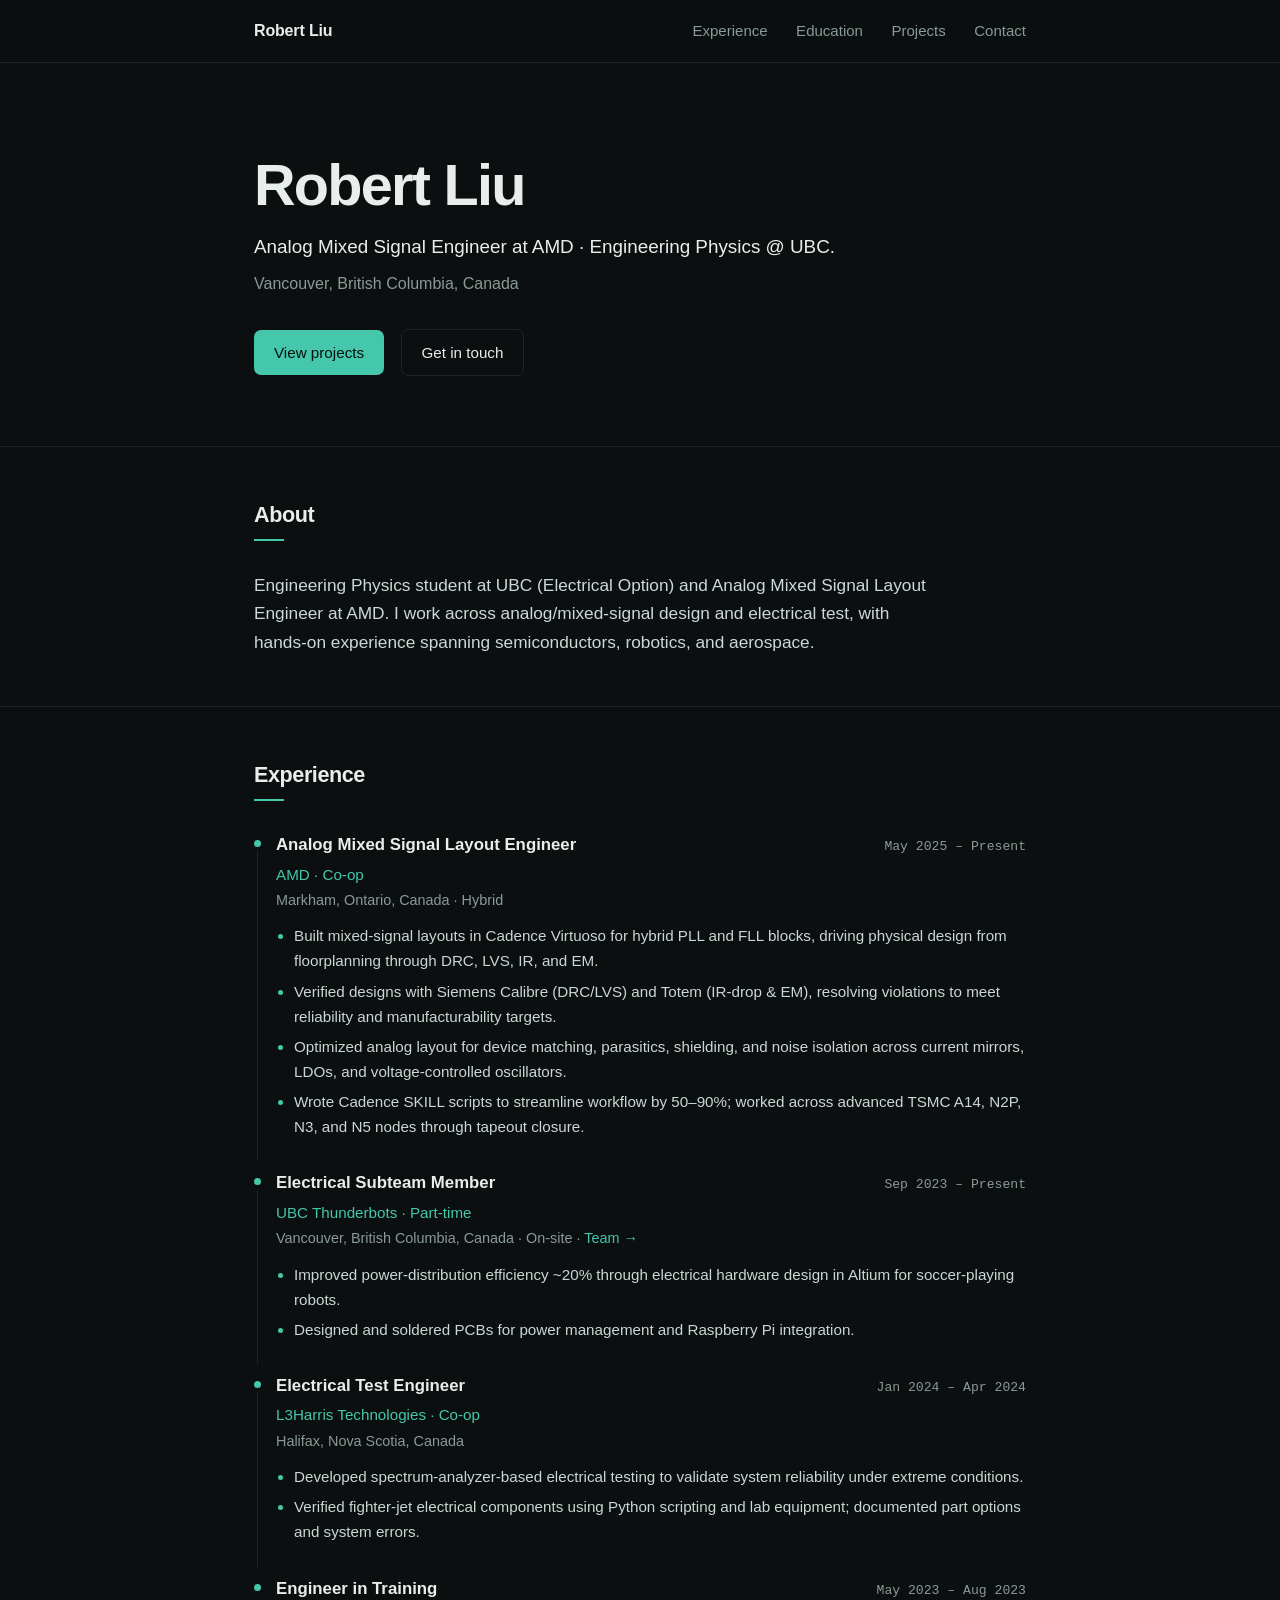
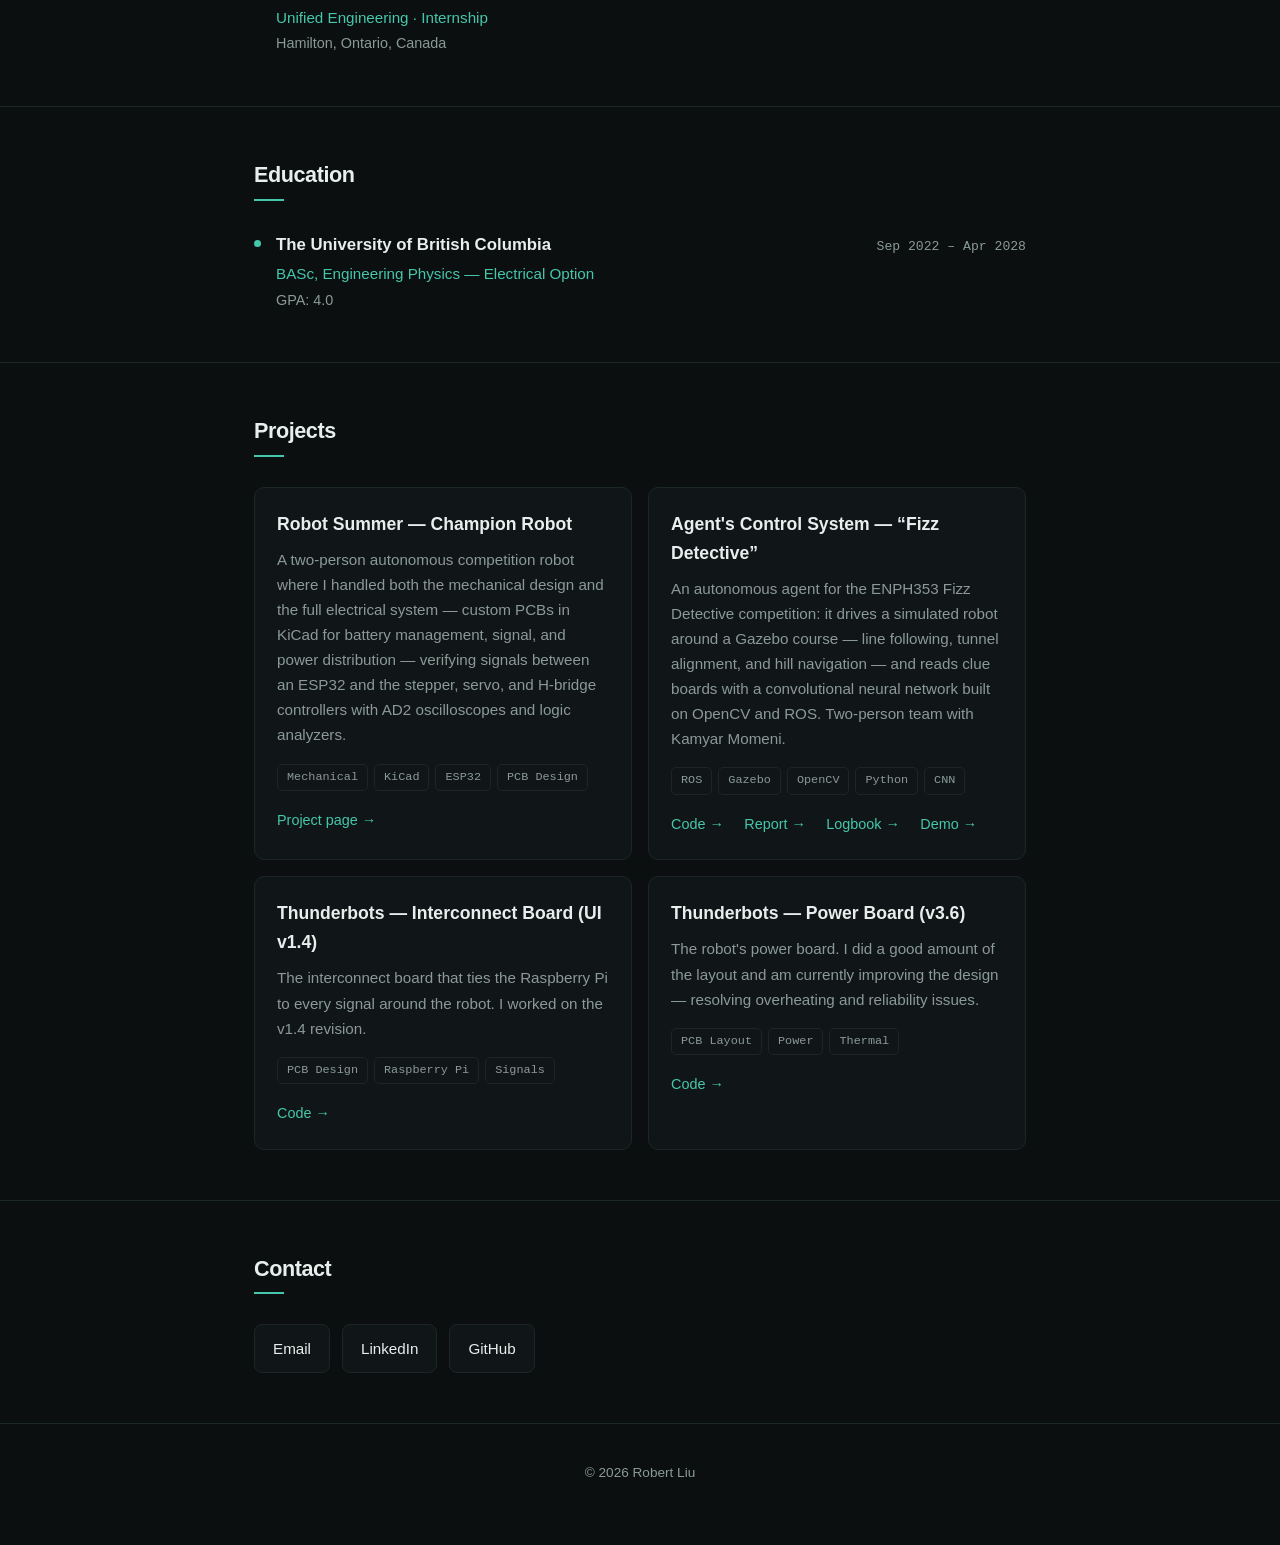
==== index.html @ 45891e14 "Add files via upload" ====
<!DOCTYPE html>
<html lang="en">
<head>
  <meta charset="UTF-8" />
  <meta name="viewport" content="width=device-width, initial-scale=1.0" />
  <title>Robert Liu</title>
  <meta name="description" content="Robert Liu — Analog Mixed Signal Layout Engineer at AMD, Engineering Physics @ UBC." />

  <!-- ==========================================================
       ROBERT — HOW TO EDIT
       - Content is filled in from your LinkedIn. Tweak any text.
       - To add a project, copy one <article class="card"> block
         inside the projects grid and fill in the blanks.
       - Re-theme by changing --accent in :root below.
  =========================================================== -->

  <style>
    :root {
      --bg:      #0b0f10;
      --panel:   #101617;
      --text:    #e8eeec;
      --muted:   #8b9a96;
      --line:    #1c2626;
      --accent:  #45c7ab;   /* muted signal teal */
      --max: 820px;
      --mono: ui-monospace, "SF Mono", "JetBrains Mono", Menlo, Consolas, monospace;
      --sans: -apple-system, BlinkMacSystemFont, "Segoe UI", Inter, Roboto, Helvetica, Arial, sans-serif;
    }

    * { box-sizing: border-box; }
    html { scroll-behavior: smooth; }
    body {
      margin: 0;
      background: var(--bg);
      color: var(--text);
      font-family: var(--sans);
      line-height: 1.65;
      -webkit-font-smoothing: antialiased;
    }
    .wrap { max-width: var(--max); margin: 0 auto; padding: 0 24px; }

    /* ---------- NAV ---------- */
    nav {
      position: sticky; top: 0; z-index: 20;
      background: color-mix(in srgb, var(--bg) 85%, transparent);
      backdrop-filter: blur(10px);
      border-bottom: 1px solid var(--line);
    }
    nav .wrap { display: flex; align-items: center; justify-content: space-between; height: 62px; }
    nav .brand { font-weight: 600; letter-spacing: -0.01em; }
    nav .links a {
      font-size: 0.94rem; color: var(--muted); text-decoration: none; margin-left: 24px;
    }
    nav .links a:hover { color: var(--accent); }
    @media (max-width: 620px) { nav .links a { margin-left: 15px; font-size: 0.85rem; } }

    /* ---------- HERO ---------- */
    header.hero { padding: 92px 0 70px; }
    header.hero h1 {
      font-size: clamp(2.4rem, 6.5vw, 3.6rem);
      margin: 0 0 16px; letter-spacing: -0.03em; line-height: 1.05; font-weight: 700;
    }
    header.hero .tagline { font-size: 1.18rem; color: var(--text); margin: 0 0 8px; max-width: 620px; }
    header.hero .location { color: var(--muted); font-size: 1rem; margin: 0 0 28px; }
    .cta a {
      font-size: 0.95rem; font-weight: 500;
      display: inline-block; margin-right: 12px; margin-top: 4px;
      padding: 10px 20px; border-radius: 7px; text-decoration: none;
    }
    .cta a.primary { background: var(--accent); color: #04110e; }
    .cta a.secondary { border: 1px solid var(--line); color: var(--text); }
    .cta a:hover { opacity: 0.9; }
    .cta a.secondary:hover { border-color: var(--accent); color: var(--accent); opacity: 1; }

    /* ---------- SECTIONS ---------- */
    section { padding: 50px 0; border-top: 1px solid var(--line); }
    section h2 {
      font-size: 1.35rem; letter-spacing: -0.02em; margin: 0 0 30px; font-weight: 650;
      display: inline-block; position: relative; padding-bottom: 8px;
    }
    section h2::after {
      content: ""; position: absolute; left: 0; bottom: 0; width: 30px; height: 2px; background: var(--accent);
    }

    /* Experience / Education entries */
    .entry { position: relative; padding-left: 22px; margin-bottom: 30px; }
    .entry:last-child { margin-bottom: 0; }
    .entry::before {
      content: ""; position: absolute; left: 0; top: 9px;
      width: 7px; height: 7px; border-radius: 50%; background: var(--accent);
    }
    .entry::after {
      content: ""; position: absolute; left: 3px; top: 20px; bottom: -22px;
      width: 1px; background: var(--line);
    }
    .entry:last-child::after { display: none; }
    .entry .row { display: flex; justify-content: space-between; align-items: baseline; gap: 12px; }
    .entry .role { font-weight: 650; margin: 0; font-size: 1.05rem; }
    .entry .date { font-family: var(--mono); color: var(--muted); font-size: 0.82rem; white-space: nowrap; }
    .entry .company { color: var(--accent); font-size: 0.95rem; margin: 3px 0 2px; }
    .entry .meta { color: var(--muted); font-size: 0.9rem; margin: 0; }
    .entry .meta a { color: var(--accent); text-decoration: none; }
    .entry .meta a:hover { text-decoration: underline; }
    .entry ul.bullets { margin: 11px 0 0; padding-left: 18px; }
    .entry ul.bullets li { color: #cbd7d4; font-size: 0.95rem; margin-bottom: 5px; }
    .entry ul.bullets li::marker { color: var(--accent); }
    @media (max-width: 540px) { .entry .row { flex-direction: column; gap: 2px; } }

    .about p { margin: 0; font-size: 1.08rem; max-width: 680px; color: #cdd9d6; }

    /* Projects */
    .grid { display: grid; grid-template-columns: 1fr 1fr; gap: 16px; }
    @media (max-width: 620px) { .grid { grid-template-columns: 1fr; } }
    .card {
      border: 1px solid var(--line); background: var(--panel);
      border-radius: 10px; padding: 22px; transition: border-color .15s, transform .15s;
    }
    .card:hover { border-color: var(--accent); transform: translateY(-2px); }
    .card h3 { margin: 0 0 8px; font-size: 1.1rem; }
    .card p { margin: 0 0 16px; color: var(--muted); font-size: 0.95rem; }
    .card .tags { display: flex; flex-wrap: wrap; gap: 6px; margin-bottom: 16px; }
    .card .tag {
      font-family: var(--mono); font-size: 0.74rem; color: var(--muted);
      border: 1px solid var(--line); border-radius: 5px; padding: 3px 9px;
    }
    .card .plinks a {
      color: var(--accent); text-decoration: none; font-size: 0.9rem; margin-right: 16px;
    }
    .card .plinks a:hover { text-decoration: underline; }

    /* Contact */
    .contact-links { display: flex; flex-wrap: wrap; gap: 12px; }
    .contact-links a {
      font-size: 0.95rem;
      display: inline-flex; align-items: center; gap: 8px;
      border: 1px solid var(--line); border-radius: 8px; padding: 11px 18px;
      text-decoration: none; color: var(--text); background: var(--panel);
    }
    .contact-links a:hover { border-color: var(--accent); color: var(--accent); }

    footer { padding: 38px 0 60px; color: var(--muted); font-size: 0.85rem; text-align: center; border-top: 1px solid var(--line); }
  </style>
</head>
<body>

  <nav>
    <div class="wrap">
      <span class="brand">Robert Liu</span>
      <div class="links">
        <a href="#experience">Experience</a>
        <a href="#education">Education</a>
        <a href="#projects">Projects</a>
        <a href="#contact">Contact</a>
      </div>
    </div>
  </nav>

  <!-- ============ HERO ============ -->
  <header class="hero">
    <div class="wrap">
      <h1>Robert Liu</h1>
      <p class="tagline">Analog Mixed Signal Engineer at AMD · Engineering Physics @ UBC.</p>
      <p class="location">Vancouver, British Columbia, Canada</p>
      <div class="cta">
        <a class="primary" href="#projects">View projects</a>
        <a class="secondary" href="#contact">Get in touch</a>
      </div>
    </div>
  </header>

  <!-- ============ ABOUT ============ -->
  <section id="about" class="about">
    <div class="wrap">
      <h2>About</h2>
      <!-- EDIT: rewrite in your own voice anytime -->
      <p>Engineering Physics student at UBC (Electrical Option) and Analog Mixed Signal Layout Engineer at AMD. I work across analog/mixed-signal design and electrical test, with hands-on experience spanning semiconductors, robotics, and aerospace.</p>
    </div>
  </section>

  <!-- ============ EXPERIENCE ============ -->
  <section id="experience">
    <div class="wrap">
      <h2>Experience</h2>

      <div class="entry">
        <div class="row">
          <p class="role">Analog Mixed Signal Layout Engineer</p>
          <span class="date">May 2025 – Present</span>
        </div>
        <div class="company">AMD · Co-op</div>
        <p class="meta">Markham, Ontario, Canada · Hybrid</p>
        <ul class="bullets">
          <li>Built mixed-signal layouts in Cadence Virtuoso for hybrid PLL and FLL blocks, driving physical design from floorplanning through DRC, LVS, IR, and EM.</li>
          <li>Verified designs with Siemens Calibre (DRC/LVS) and Totem (IR-drop &amp; EM), resolving violations to meet reliability and manufacturability targets.</li>
          <li>Optimized analog layout for device matching, parasitics, shielding, and noise isolation across current mirrors, LDOs, and voltage-controlled oscillators.</li>
          <li>Wrote Cadence SKILL scripts to streamline workflow by 50–90%; worked across advanced TSMC A14, N2P, N3, and N5 nodes through tapeout closure.</li>
        </ul>
      </div>

      <div class="entry">
        <div class="row">
          <p class="role">Electrical Subteam Member</p>
          <span class="date">Sep 2023 – Present</span>
        </div>
        <div class="company">UBC Thunderbots · Part-time</div>
        <p class="meta">Vancouver, British Columbia, Canada · On-site · <a href="https://www.youtube.com/@UBCThunderbots" target="_blank" rel="noopener">Team →</a></p>
        <ul class="bullets">
          <li>Improved power-distribution efficiency ~20% through electrical hardware design in Altium for soccer-playing robots.</li>
          <li>Designed and soldered PCBs for power management and Raspberry Pi integration.</li>
        </ul>
      </div>

      <div class="entry">
        <div class="row">
          <p class="role">Electrical Test Engineer</p>
          <span class="date">Jan 2024 – Apr 2024</span>
        </div>
        <div class="company">L3Harris Technologies · Co-op</div>
        <p class="meta">Halifax, Nova Scotia, Canada</p>
        <ul class="bullets">
          <li>Developed spectrum-analyzer-based electrical testing to validate system reliability under extreme conditions.</li>
          <li>Verified fighter-jet electrical components using Python scripting and lab equipment; documented part options and system errors.</li>
        </ul>
      </div>

      <div class="entry">
        <div class="row">
          <p class="role">Engineer in Training</p>
          <span class="date">May 2023 – Aug 2023</span>
        </div>
        <div class="company">Unified Engineering · Internship</div>
        <p class="meta">Hamilton, Ontario, Canada</p>
      </div>

    </div>
  </section>

  <!-- ============ EDUCATION ============ -->
  <section id="education">
    <div class="wrap">
      <h2>Education</h2>
      <div class="entry">
        <div class="row">
          <p class="role">The University of British Columbia</p>
          <span class="date">Sep 2022 – Apr 2028</span>
        </div>
        <div class="company">BASc, Engineering Physics — Electrical Option</div>
        <p class="meta">GPA: 4.0</p>
      </div>
    </div>
  </section>

  <!-- ============ PROJECTS ============ -->
  <section id="projects">
    <div class="wrap">
      <h2>Projects</h2>
      <div class="grid">

        <article class="card">
          <h3>Robot Summer — Champion Robot</h3>
          <p>A two-person autonomous competition robot where I handled both the mechanical design and the full electrical system — custom PCBs in KiCad for battery management, signal, and power distribution — verifying signals between an ESP32 and the stepper, servo, and H-bridge controllers with AD2 oscilloscopes and logic analyzers.</p>
          <div class="tags">
            <span class="tag">Mechanical</span>
            <span class="tag">KiCad</span>
            <span class="tag">ESP32</span>
            <span class="tag">PCB Design</span>
          </div>
          <div class="plinks">
            <a href="https://youssefelbaz32.github.io/Youssef_Portfolio/Robot_Summer.html" target="_blank" rel="noopener">Project page →</a>
          </div>
        </article>

        <article class="card">
          <h3>Agent's Control System — “Fizz Detective”</h3>
          <p>An autonomous agent for the ENPH353 Fizz Detective competition: it drives a simulated robot around a Gazebo course — line following, tunnel alignment, and hill navigation — and reads clue boards with a convolutional neural network built on OpenCV and ROS. Two-person team with Kamyar Momeni.</p>
          <div class="tags">
            <span class="tag">ROS</span>
            <span class="tag">Gazebo</span>
            <span class="tag">OpenCV</span>
            <span class="tag">Python</span>
            <span class="tag">CNN</span>
          </div>
          <div class="plinks">
            <a href="https://github.com/kmomeni04/Robot_Controller/tree/main" target="_blank" rel="noopener">Code →</a>
            <a href="ENPH353_Final_Report.pdf" target="_blank" rel="noopener">Report →</a>
            <a href="ENPH353_Logbook.pdf" target="_blank" rel="noopener">Logbook →</a>
            <a href="https://www.youtube.com/watch?v=oxuRxtrO2Ag" target="_blank" rel="noopener">Demo →</a>
          </div>
        </article>

        <article class="card">
          <h3>Thunderbots — Interconnect Board (UI v1.4)</h3>
          <p>The interconnect board that ties the Raspberry Pi to every signal around the robot. I worked on the v1.4 revision.</p>
          <div class="tags">
            <span class="tag">PCB Design</span>
            <span class="tag">Raspberry Pi</span>
            <span class="tag">Signals</span>
          </div>
          <div class="plinks">
            <a href="https://github.com/UBC-Thunderbots/PCB_UI/tree/ui-v1.4" target="_blank" rel="noopener">Code →</a>
          </div>
        </article>

        <article class="card">
          <h3>Thunderbots — Power Board (v3.6)</h3>
          <p>The robot's power board. I did a good amount of the layout and am currently improving the design — resolving overheating and reliability issues.</p>
          <div class="tags">
            <span class="tag">PCB Layout</span>
            <span class="tag">Power</span>
            <span class="tag">Thermal</span>
          </div>
          <div class="plinks">
            <a href="https://github.com/UBC-Thunderbots/PCB_Power/tree/Power-v3.6" target="_blank" rel="noopener">Code →</a>
          </div>
        </article>

      </div>
    </div>
  </section>

  <!-- ============ CONTACT ============ -->
  <section id="contact">
    <div class="wrap">
      <h2>Contact</h2>
      <div class="contact-links">
        <a href="mailto:robertliu401@gmail.com">Email</a>
        <a href="https://www.linkedin.com/in/robert-liu-1a3730137/" target="_blank" rel="noopener">LinkedIn</a>
        <a href="https://github.com/robertliu4" target="_blank" rel="noopener">GitHub</a>
      </div>
    </div>
  </section>

  <footer>
    <div class="wrap">© <span id="year"></span> Robert Liu</div>
  </footer>

  <script>
    document.getElementById("year").textContent = new Date().getFullYear();
  </script>
</body>
</html>
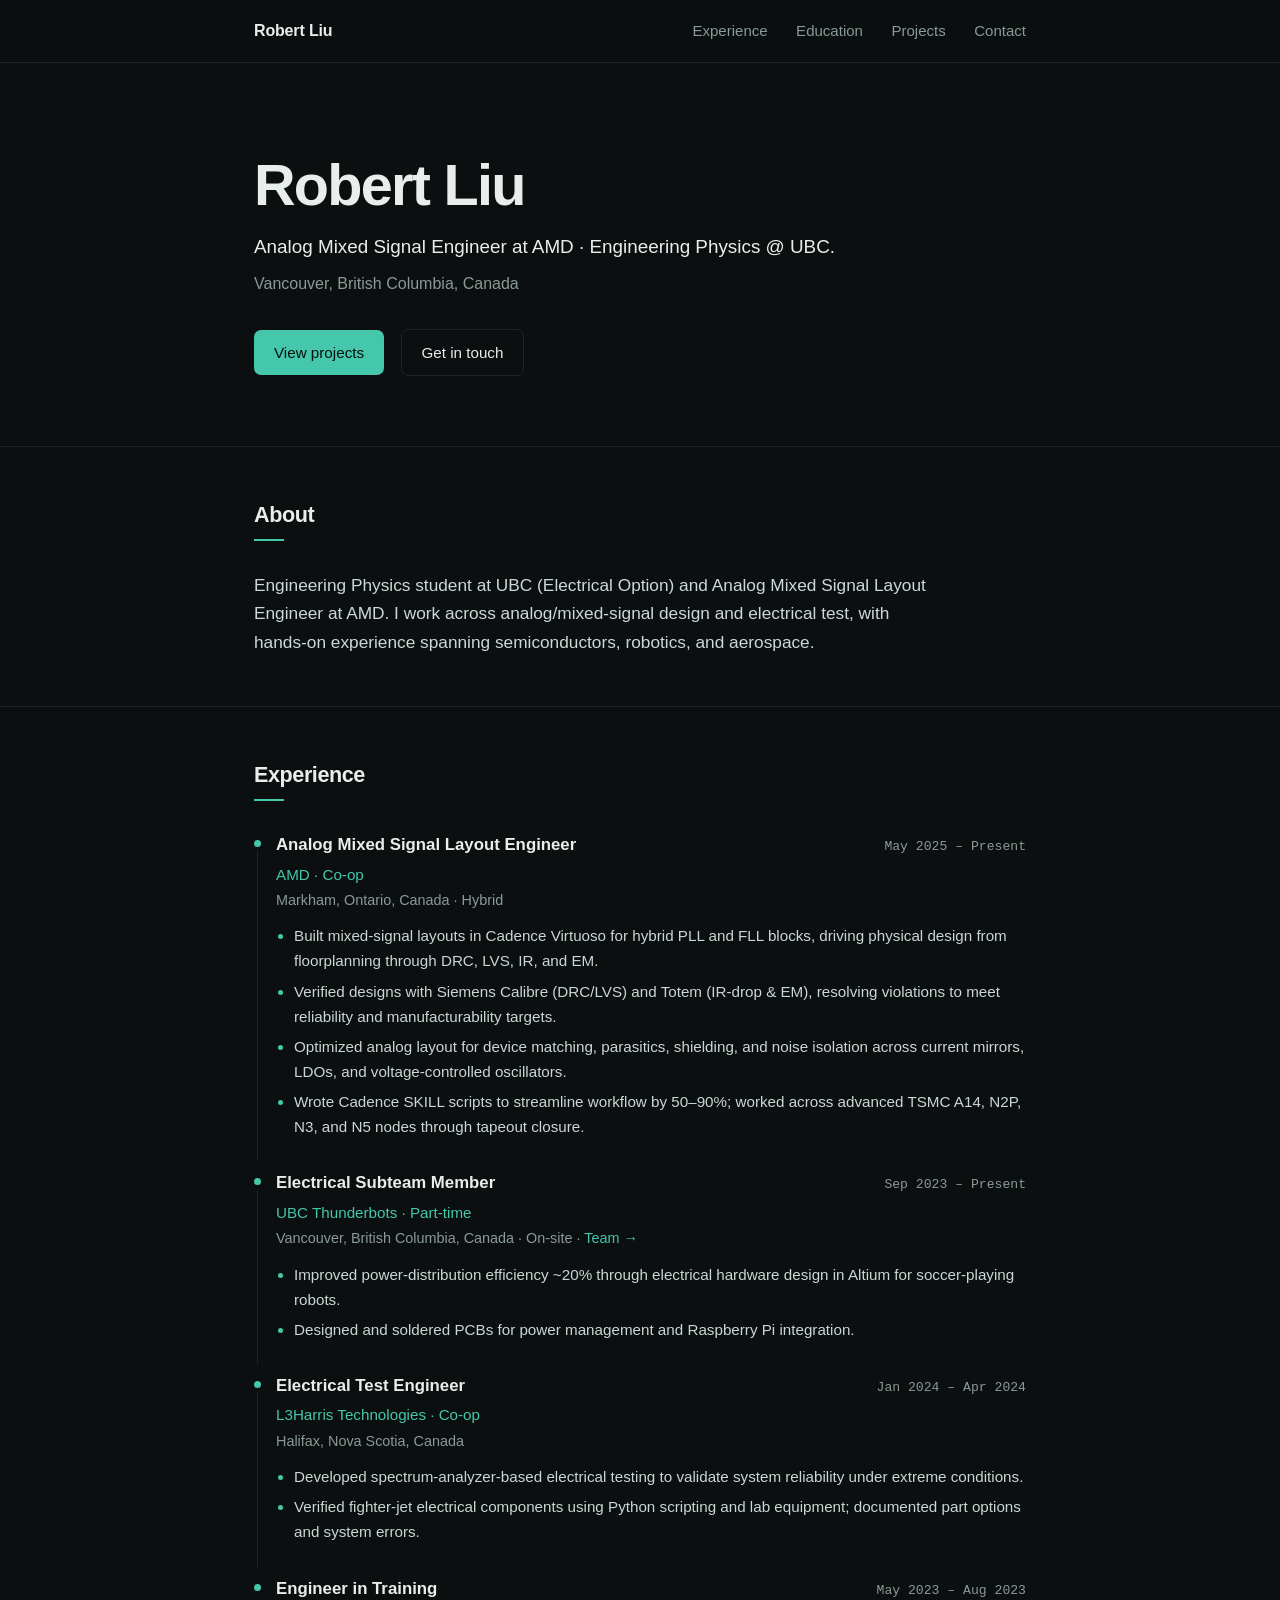
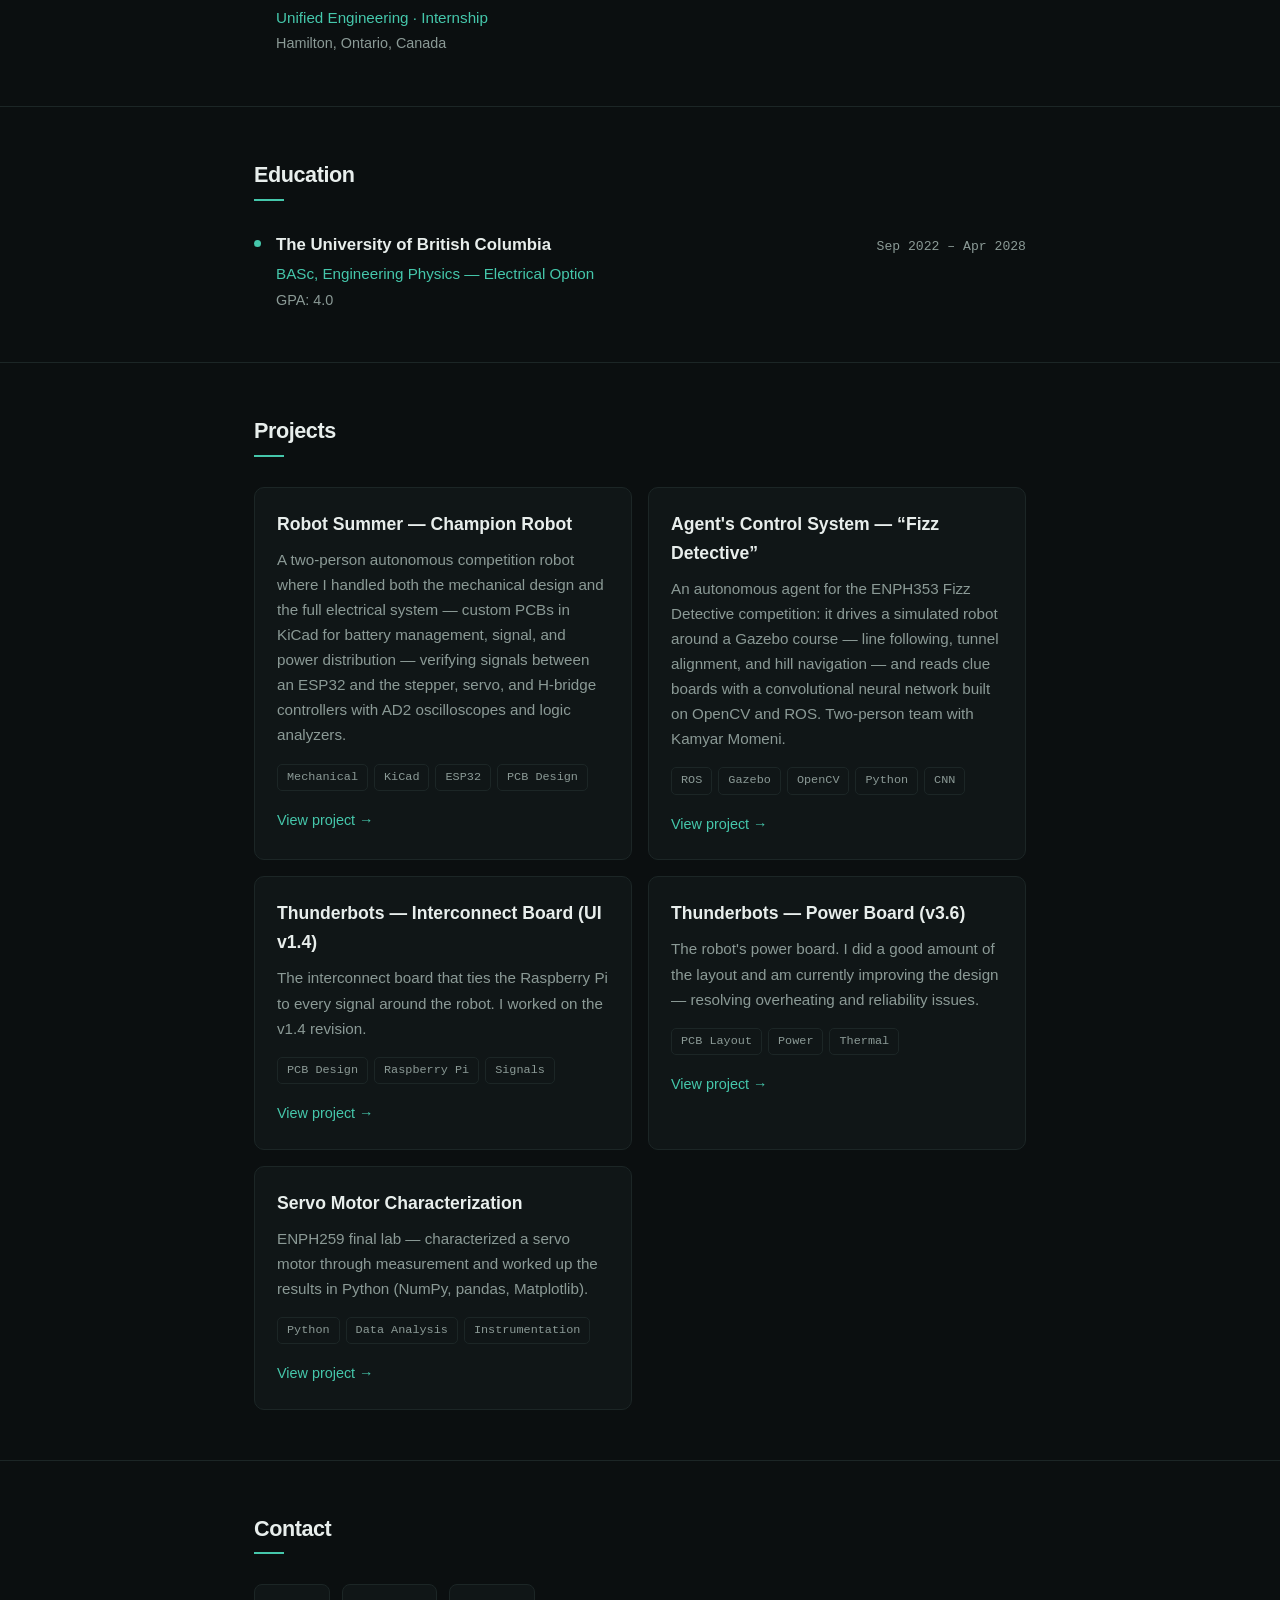
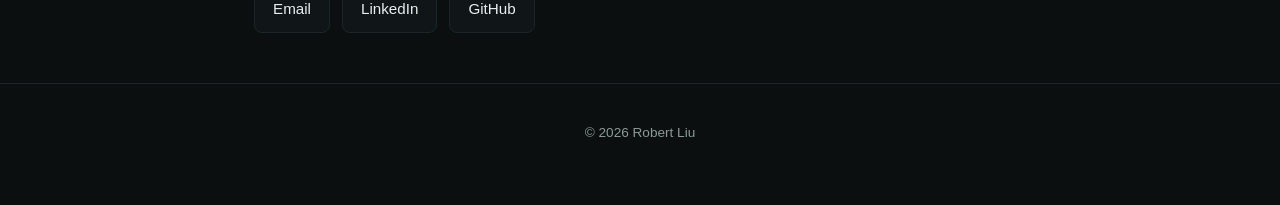
==== commit 8cc4cb7b: "Add files via upload" ====
--- a/index.html
+++ b/index.html
@@ -266,7 +266,7 @@
             <span class="tag">PCB Design</span>
           </div>
           <div class="plinks">
-            <a href="https://youssefelbaz32.github.io/Youssef_Portfolio/Robot_Summer.html" target="_blank" rel="noopener">Project page →</a>
+            <a href="robot-summer.html">View project →</a>
           </div>
         </article>
 
@@ -281,10 +281,7 @@
             <span class="tag">CNN</span>
           </div>
           <div class="plinks">
-            <a href="https://github.com/kmomeni04/Robot_Controller/tree/main" target="_blank" rel="noopener">Code →</a>
-            <a href="ENPH353_Final_Report.pdf" target="_blank" rel="noopener">Report →</a>
-            <a href="ENPH353_Logbook.pdf" target="_blank" rel="noopener">Logbook →</a>
-            <a href="https://www.youtube.com/watch?v=oxuRxtrO2Ag" target="_blank" rel="noopener">Demo →</a>
+            <a href="fizz-detective.html">View project →</a>
           </div>
         </article>
 
@@ -297,7 +294,7 @@
             <span class="tag">Signals</span>
           </div>
           <div class="plinks">
-            <a href="https://github.com/UBC-Thunderbots/PCB_UI/tree/ui-v1.4" target="_blank" rel="noopener">Code →</a>
+            <a href="interconnect-board.html">View project →</a>
           </div>
         </article>
 
@@ -310,7 +307,20 @@
             <span class="tag">Thermal</span>
           </div>
           <div class="plinks">
-            <a href="https://github.com/UBC-Thunderbots/PCB_Power/tree/Power-v3.6" target="_blank" rel="noopener">Code →</a>
+            <a href="power-board.html">View project →</a>
+          </div>
+        </article>
+
+        <article class="card">
+          <h3>Servo Motor Characterization</h3>
+          <p>ENPH259 final lab — characterized a servo motor through measurement and worked up the results in Python (NumPy, pandas, Matplotlib).</p>
+          <div class="tags">
+            <span class="tag">Python</span>
+            <span class="tag">Data Analysis</span>
+            <span class="tag">Instrumentation</span>
+          </div>
+          <div class="plinks">
+            <a href="servo-motor-lab.html">View project →</a>
           </div>
         </article>
 
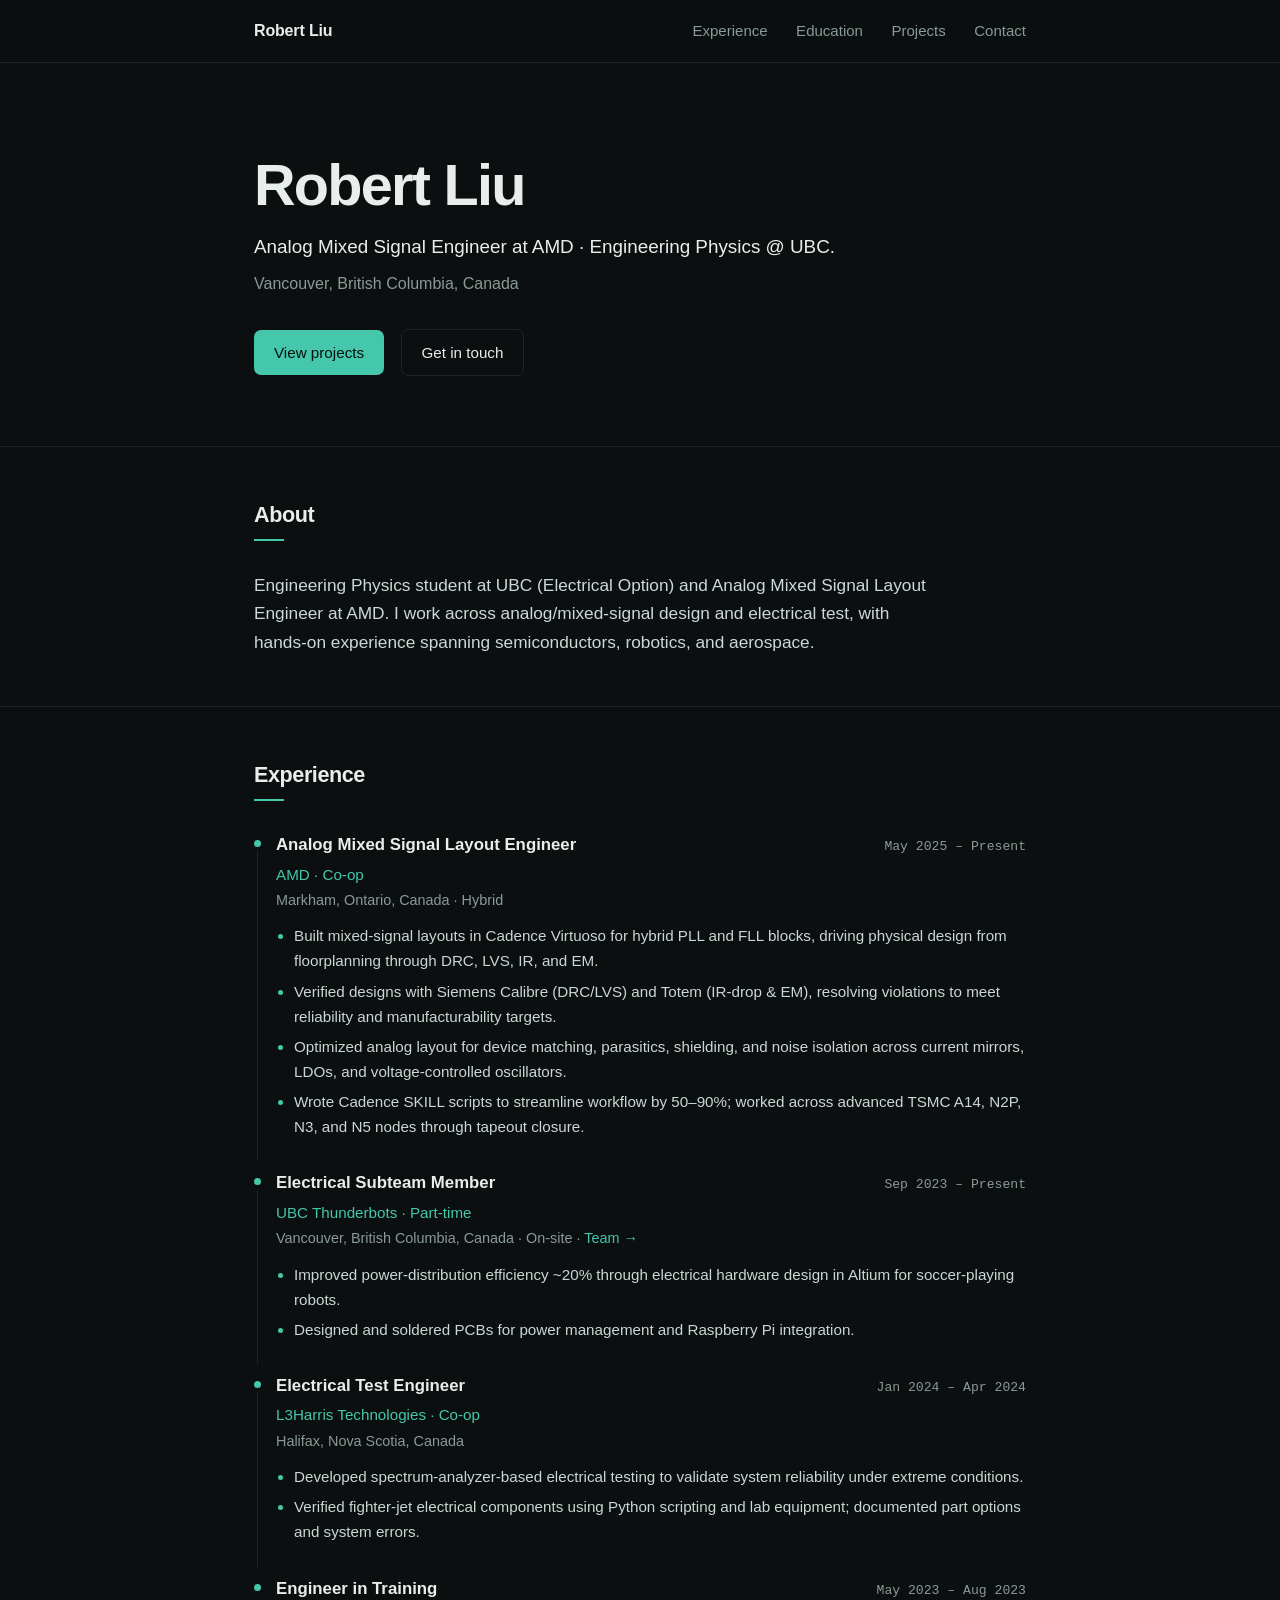
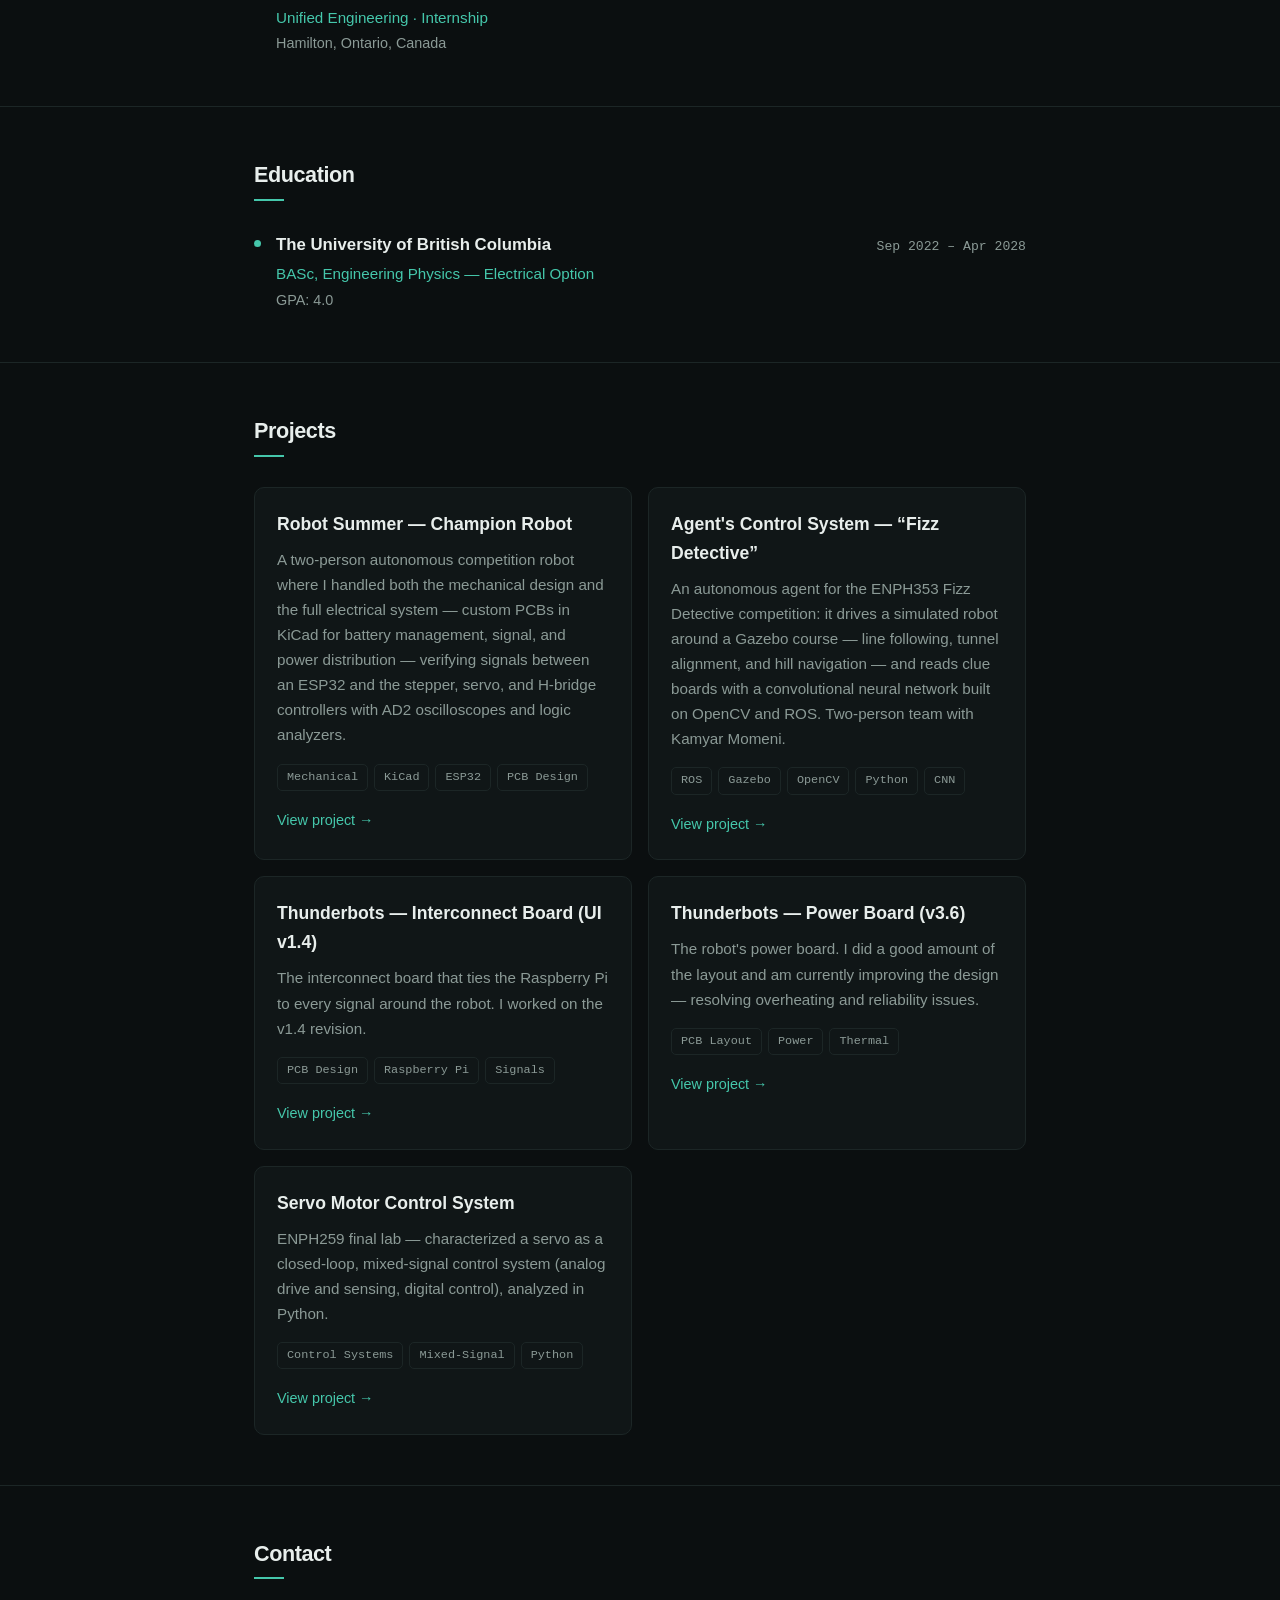
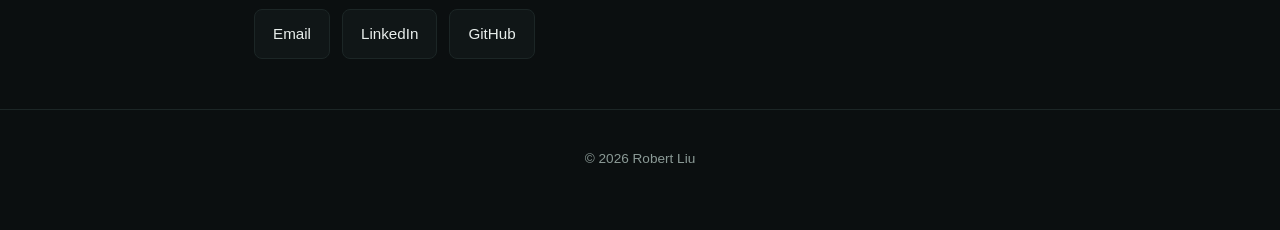
==== commit 88d4a7d7: "Add files via upload" ====
--- a/index.html
+++ b/index.html
@@ -312,12 +312,12 @@
         </article>
 
         <article class="card">
-          <h3>Servo Motor Characterization</h3>
-          <p>ENPH259 final lab — characterized a servo motor through measurement and worked up the results in Python (NumPy, pandas, Matplotlib).</p>
-          <div class="tags">
+          <h3>Servo Motor Control System</h3>
+          <p>ENPH259 final lab — characterized a servo as a closed-loop, mixed-signal control system (analog drive and sensing, digital control), analyzed in Python.</p>
+          <div class="tags">
+            <span class="tag">Control Systems</span>
+            <span class="tag">Mixed-Signal</span>
             <span class="tag">Python</span>
-            <span class="tag">Data Analysis</span>
-            <span class="tag">Instrumentation</span>
           </div>
           <div class="plinks">
             <a href="servo-motor-lab.html">View project →</a>
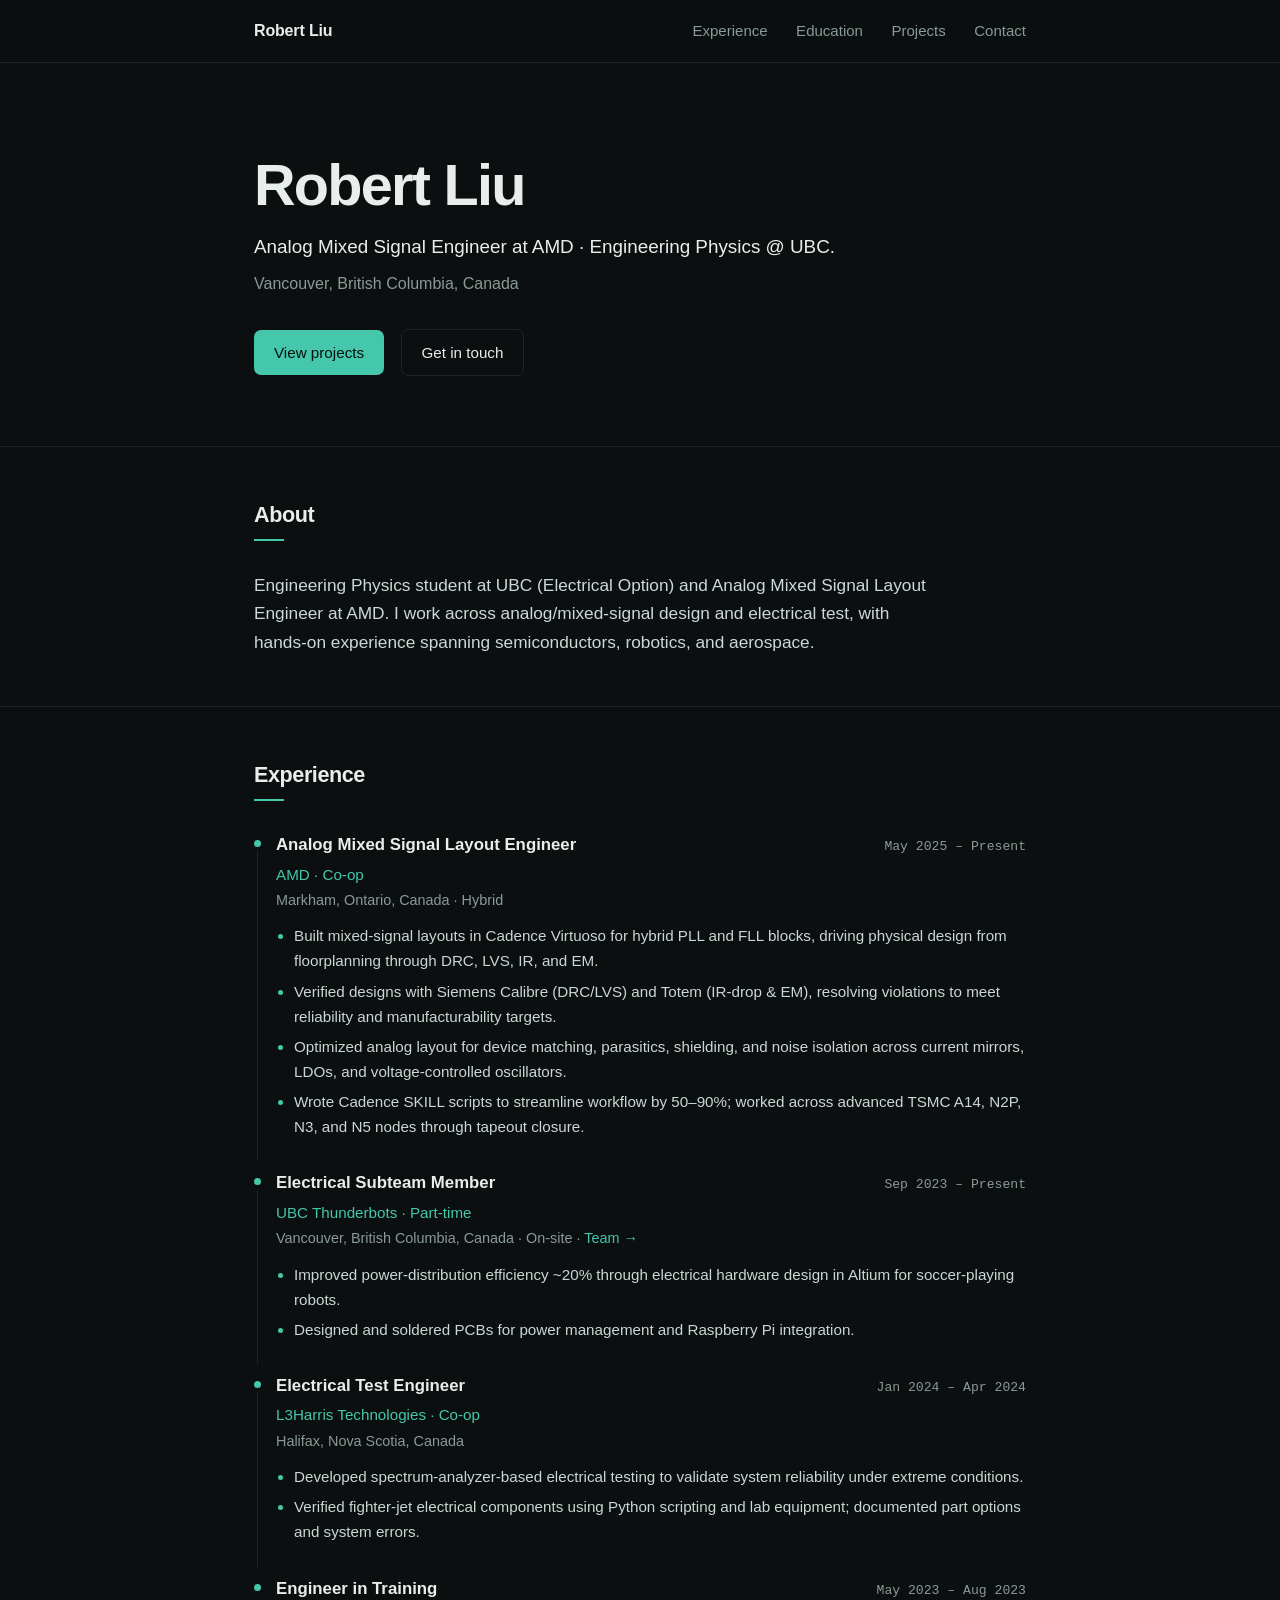
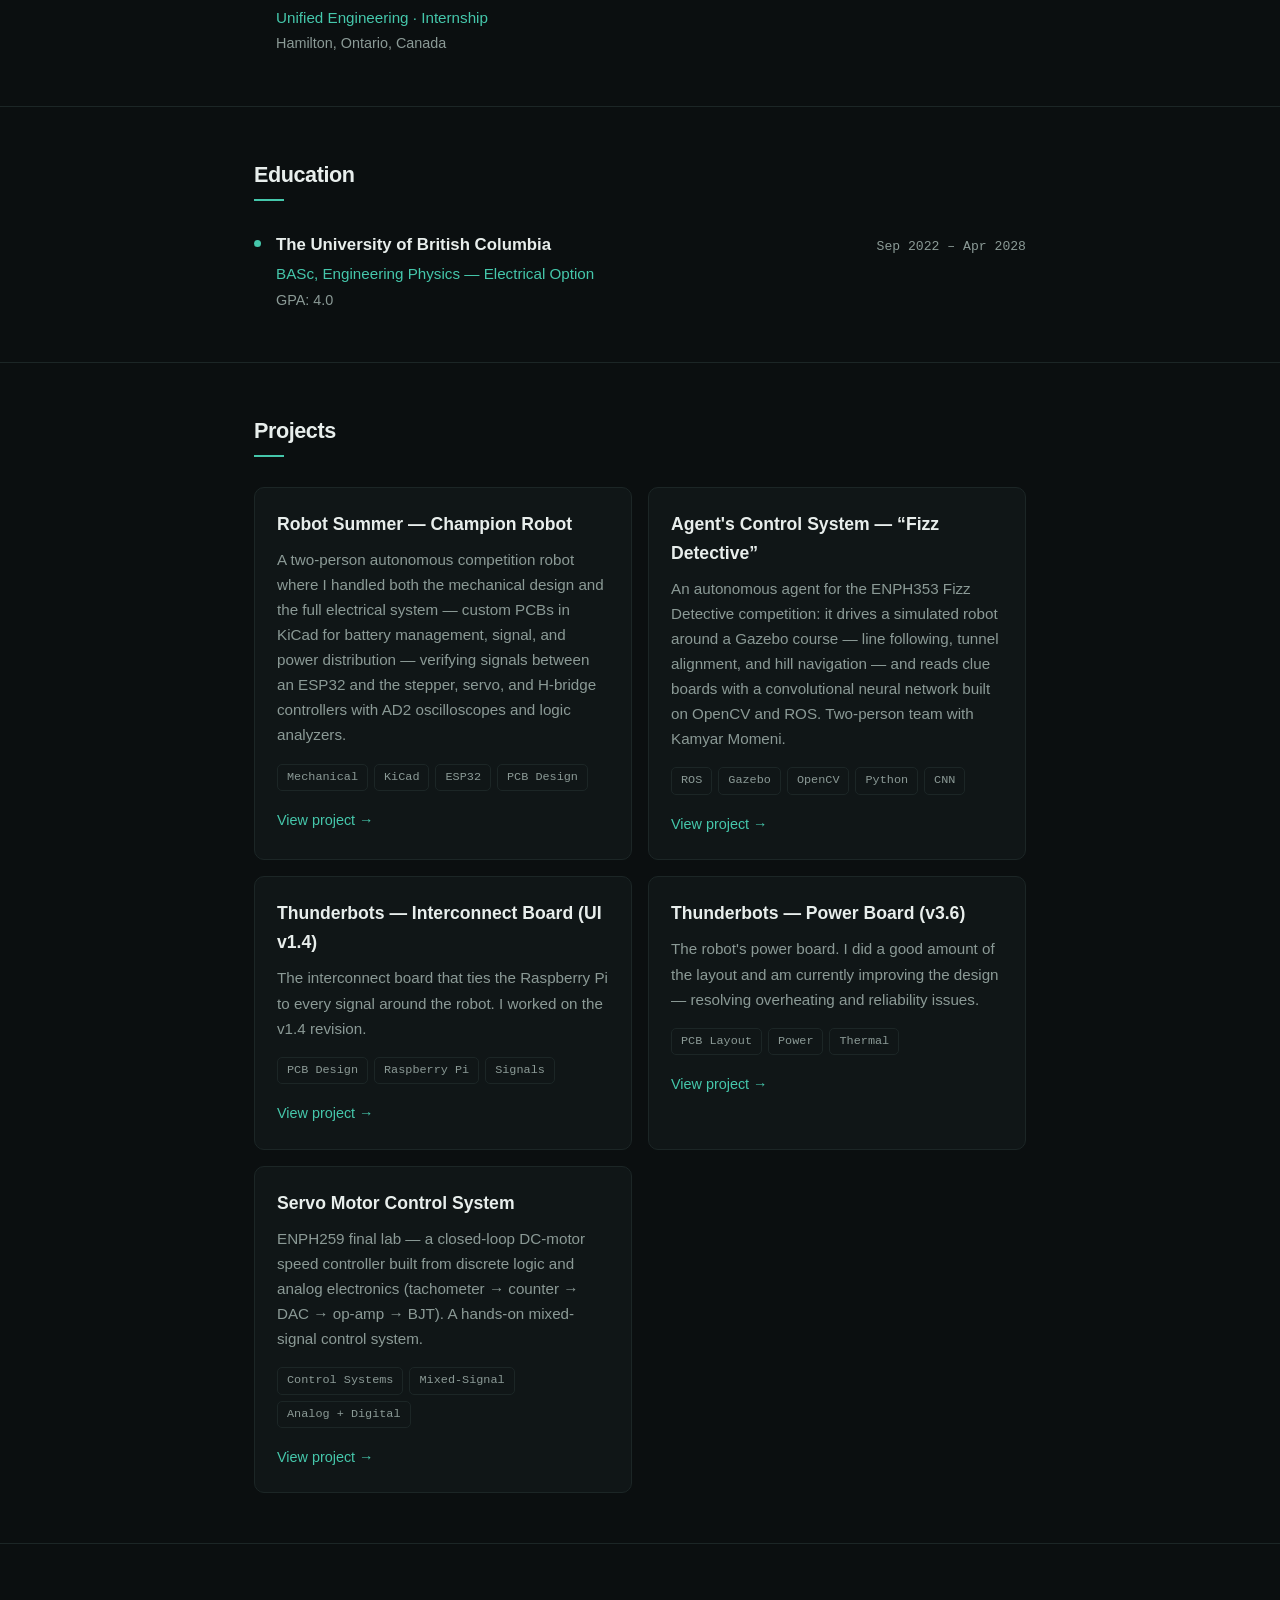
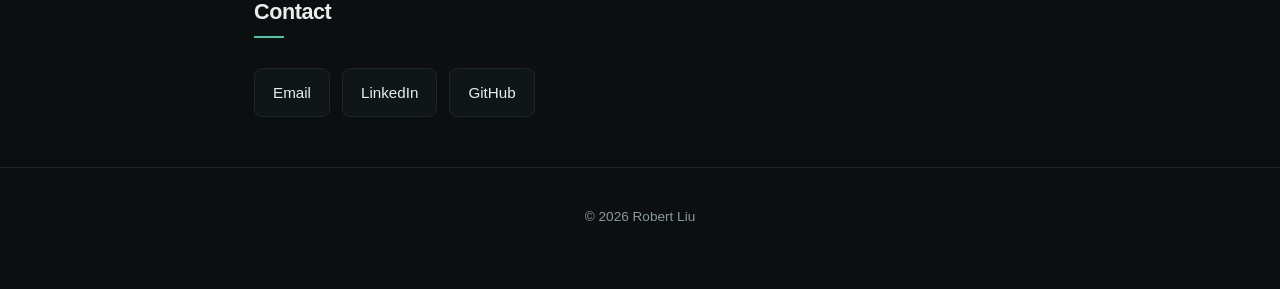
==== commit 26eaa912: "Add files via upload" ====
--- a/index.html
+++ b/index.html
@@ -313,11 +313,11 @@
 
         <article class="card">
           <h3>Servo Motor Control System</h3>
-          <p>ENPH259 final lab — characterized a servo as a closed-loop, mixed-signal control system (analog drive and sensing, digital control), analyzed in Python.</p>
+          <p>ENPH259 final lab — a closed-loop DC-motor speed controller built from discrete logic and analog electronics (tachometer → counter → DAC → op-amp → BJT). A hands-on mixed-signal control system.</p>
           <div class="tags">
             <span class="tag">Control Systems</span>
             <span class="tag">Mixed-Signal</span>
-            <span class="tag">Python</span>
+            <span class="tag">Analog + Digital</span>
           </div>
           <div class="plinks">
             <a href="servo-motor-lab.html">View project →</a>
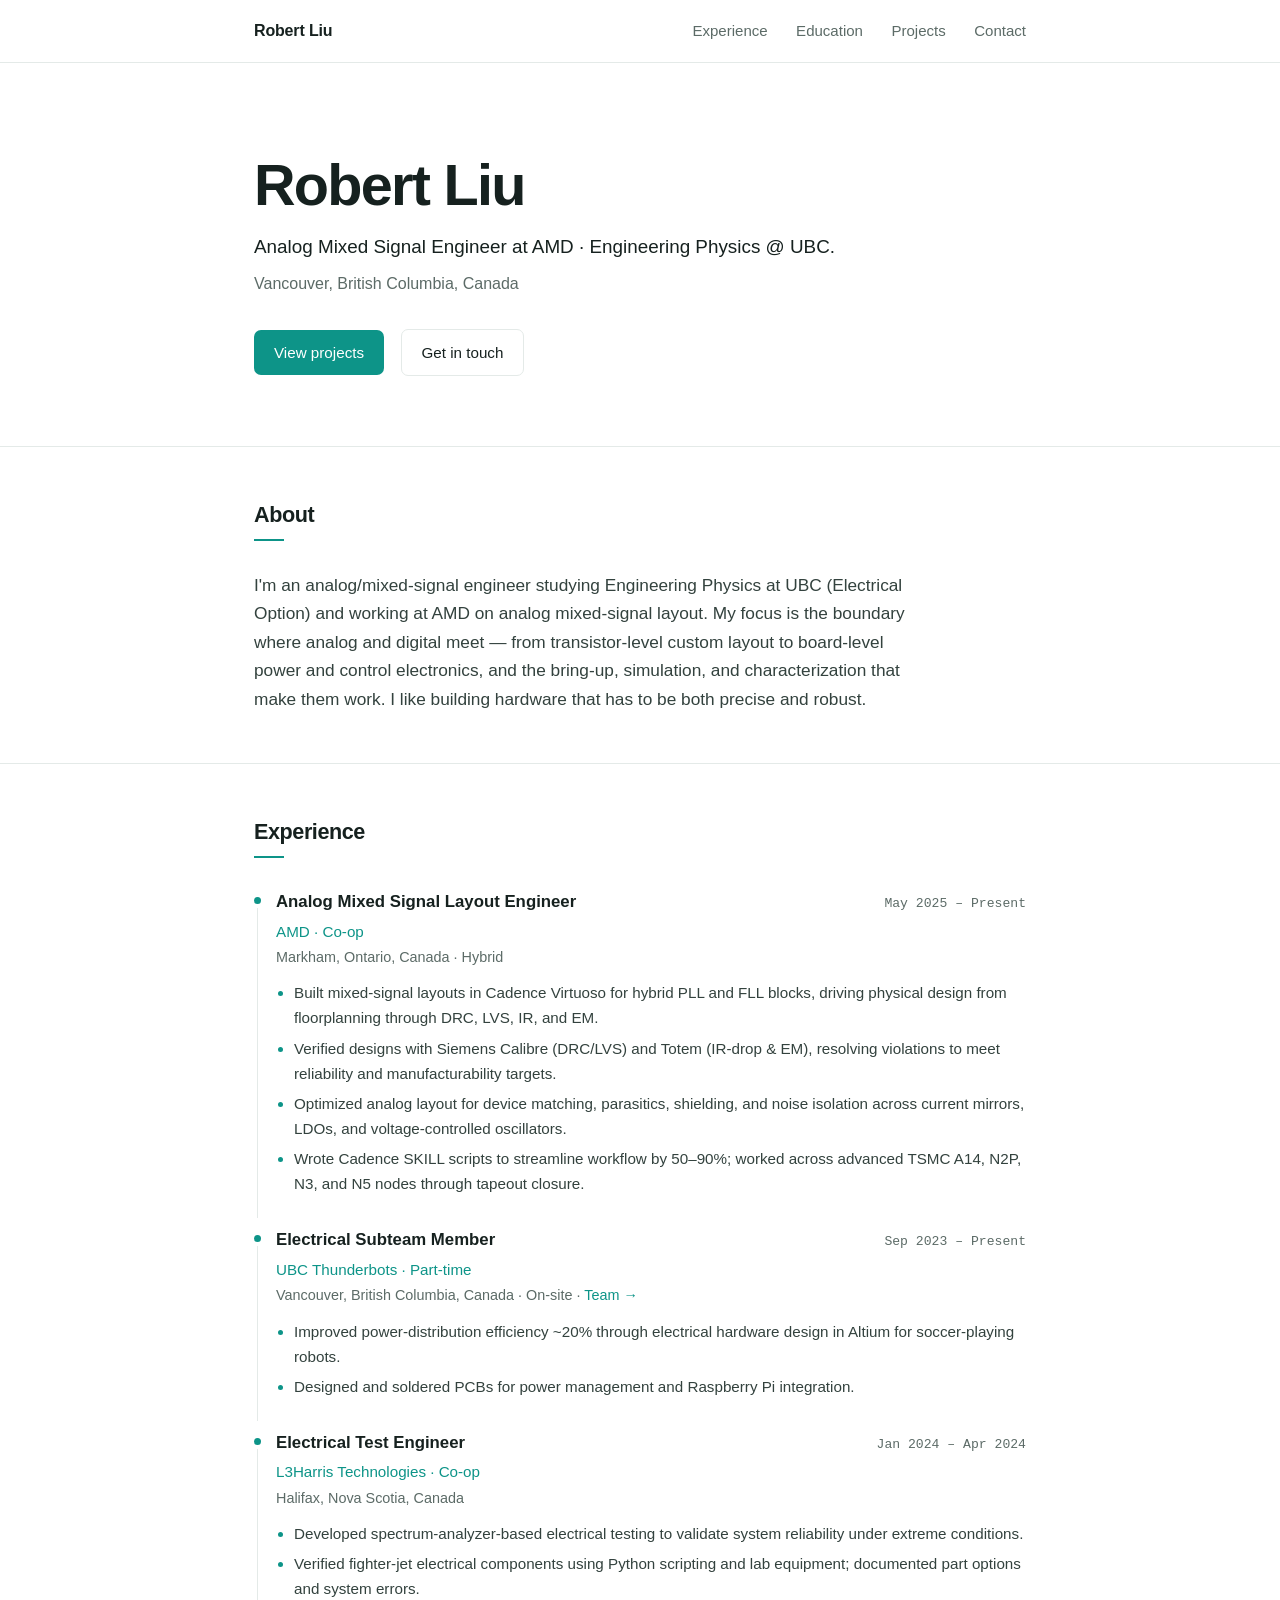
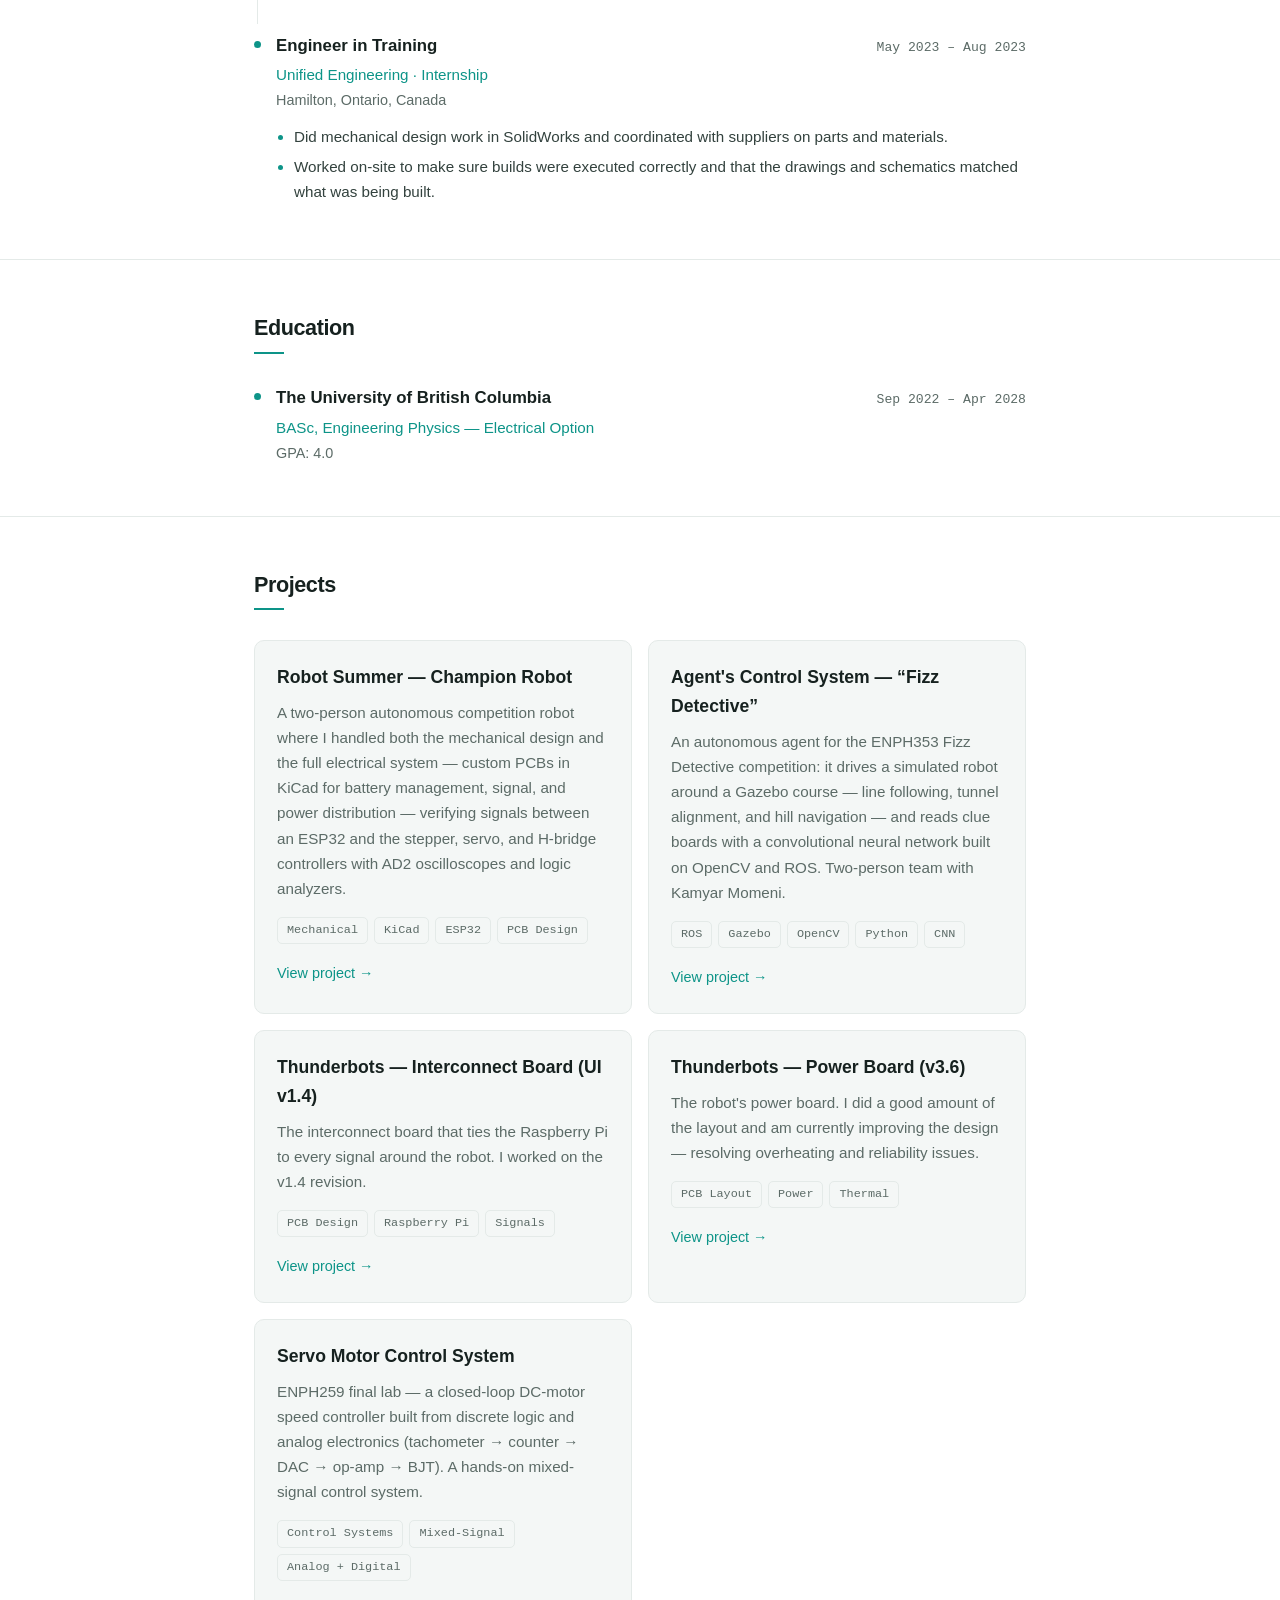
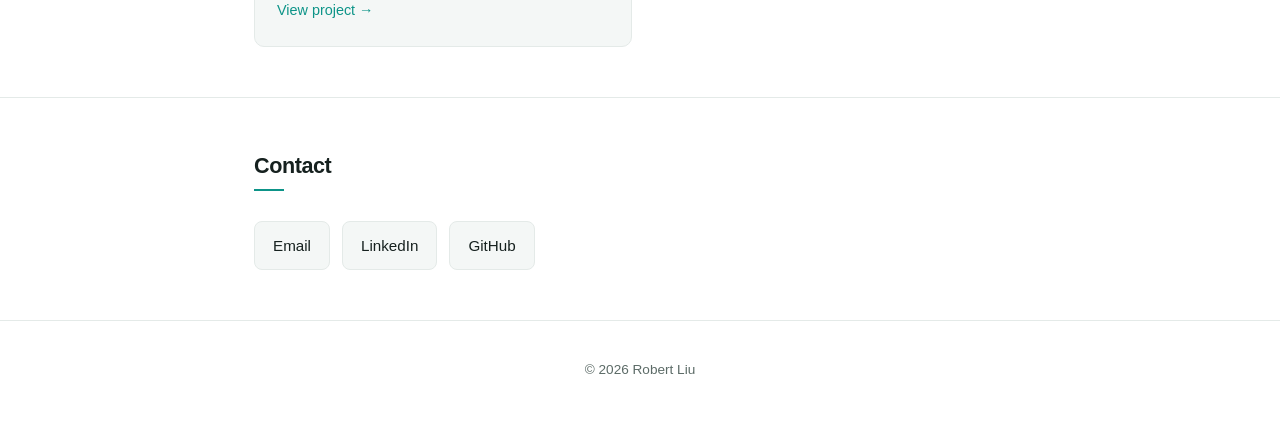
==== commit bcef7050: "Add files via upload" ====
--- a/index.html
+++ b/index.html
@@ -16,12 +16,13 @@
 
   <style>
     :root {
-      --bg:      #0b0f10;
-      --panel:   #101617;
-      --text:    #e8eeec;
-      --muted:   #8b9a96;
-      --line:    #1c2626;
-      --accent:  #45c7ab;   /* muted signal teal */
+      --bg:      #ffffff;
+      --panel:   #f4f7f6;
+      --text:    #16211f;
+      --muted:   #5c6b67;
+      --line:    #e4eae8;
+      --accent:  #0d9488;   /* teal, tuned for light backgrounds */
+      --prose:   #33423e;   /* body text */
       --max: 820px;
       --mono: ui-monospace, "SF Mono", "JetBrains Mono", Menlo, Consolas, monospace;
       --sans: -apple-system, BlinkMacSystemFont, "Segoe UI", Inter, Roboto, Helvetica, Arial, sans-serif;
@@ -67,7 +68,7 @@
       display: inline-block; margin-right: 12px; margin-top: 4px;
       padding: 10px 20px; border-radius: 7px; text-decoration: none;
     }
-    .cta a.primary { background: var(--accent); color: #04110e; }
+    .cta a.primary { background: var(--accent); color: #ffffff; }
     .cta a.secondary { border: 1px solid var(--line); color: var(--text); }
     .cta a:hover { opacity: 0.9; }
     .cta a.secondary:hover { border-color: var(--accent); color: var(--accent); opacity: 1; }
@@ -102,11 +103,11 @@
     .entry .meta a { color: var(--accent); text-decoration: none; }
     .entry .meta a:hover { text-decoration: underline; }
     .entry ul.bullets { margin: 11px 0 0; padding-left: 18px; }
-    .entry ul.bullets li { color: #cbd7d4; font-size: 0.95rem; margin-bottom: 5px; }
+    .entry ul.bullets li { color: var(--prose); font-size: 0.95rem; margin-bottom: 5px; }
     .entry ul.bullets li::marker { color: var(--accent); }
     @media (max-width: 540px) { .entry .row { flex-direction: column; gap: 2px; } }
 
-    .about p { margin: 0; font-size: 1.08rem; max-width: 680px; color: #cdd9d6; }
+    .about p { margin: 0; font-size: 1.08rem; max-width: 680px; color: var(--prose); }
 
     /* Projects */
     .grid { display: grid; grid-template-columns: 1fr 1fr; gap: 16px; }
@@ -173,7 +174,7 @@
     <div class="wrap">
       <h2>About</h2>
       <!-- EDIT: rewrite in your own voice anytime -->
-      <p>Engineering Physics student at UBC (Electrical Option) and Analog Mixed Signal Layout Engineer at AMD. I work across analog/mixed-signal design and electrical test, with hands-on experience spanning semiconductors, robotics, and aerospace.</p>
+      <p>I'm an analog/mixed-signal engineer studying Engineering Physics at UBC (Electrical Option) and working at AMD on analog mixed-signal layout. My focus is the boundary where analog and digital meet — from transistor-level custom layout to board-level power and control electronics, and the bring-up, simulation, and characterization that make them work. I like building hardware that has to be both precise and robust.</p>
     </div>
   </section>
 
@@ -230,6 +231,10 @@
         </div>
         <div class="company">Unified Engineering · Internship</div>
         <p class="meta">Hamilton, Ontario, Canada</p>
+        <ul class="bullets">
+          <li>Did mechanical design work in SolidWorks and coordinated with suppliers on parts and materials.</li>
+          <li>Worked on-site to make sure builds were executed correctly and that the drawings and schematics matched what was being built.</li>
+        </ul>
       </div>
 
     </div>
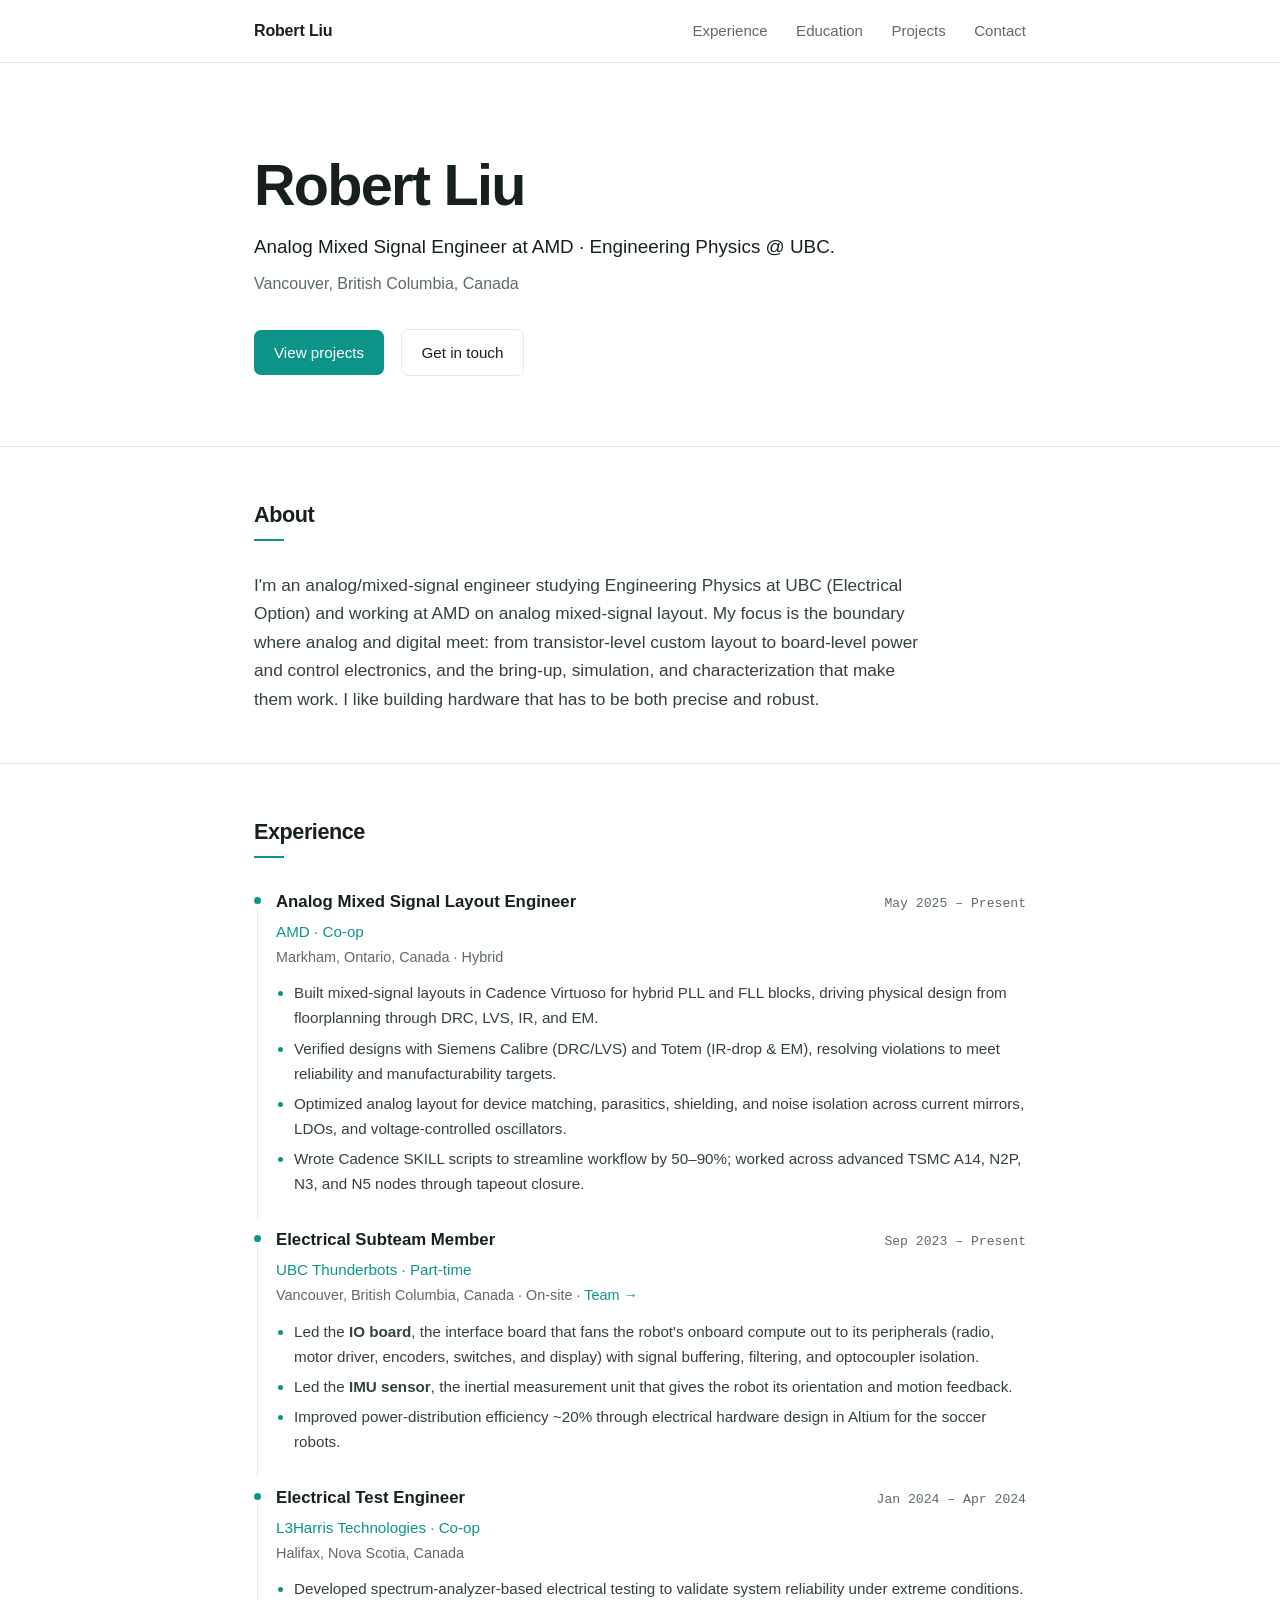
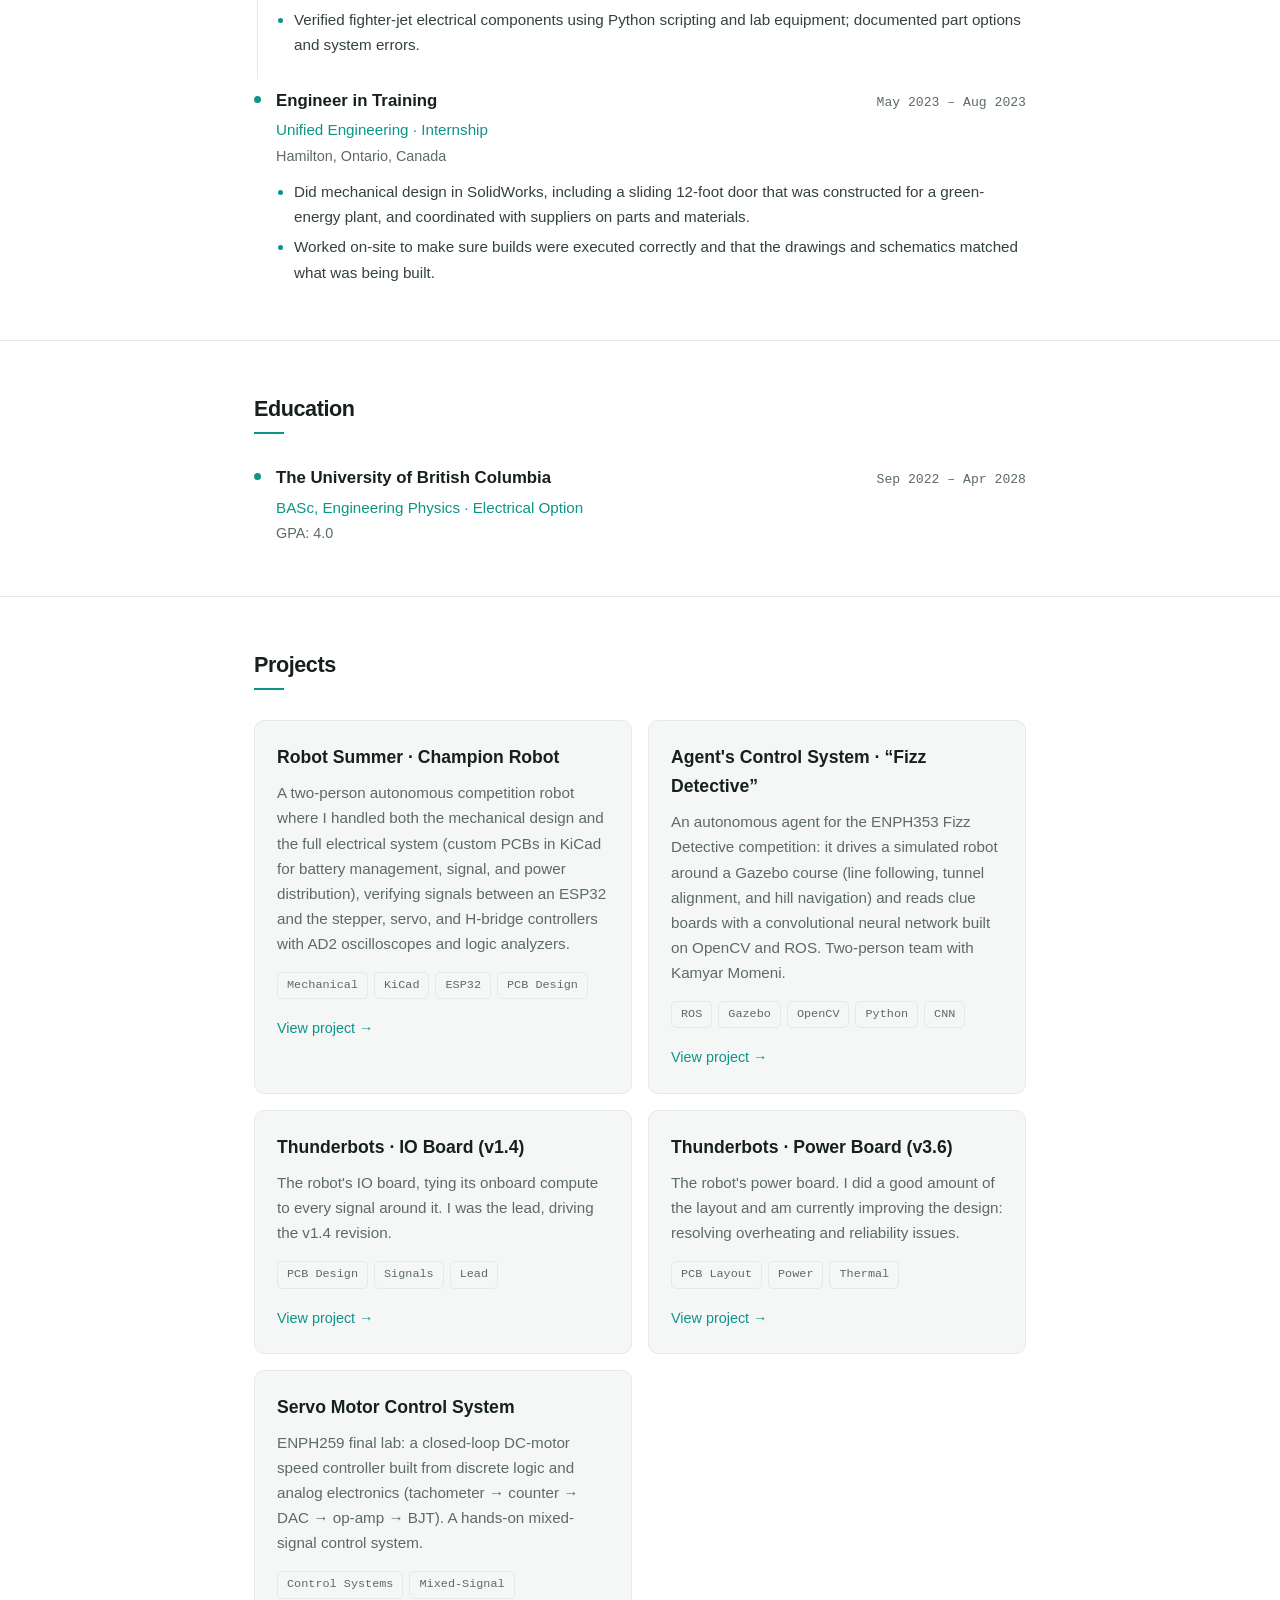
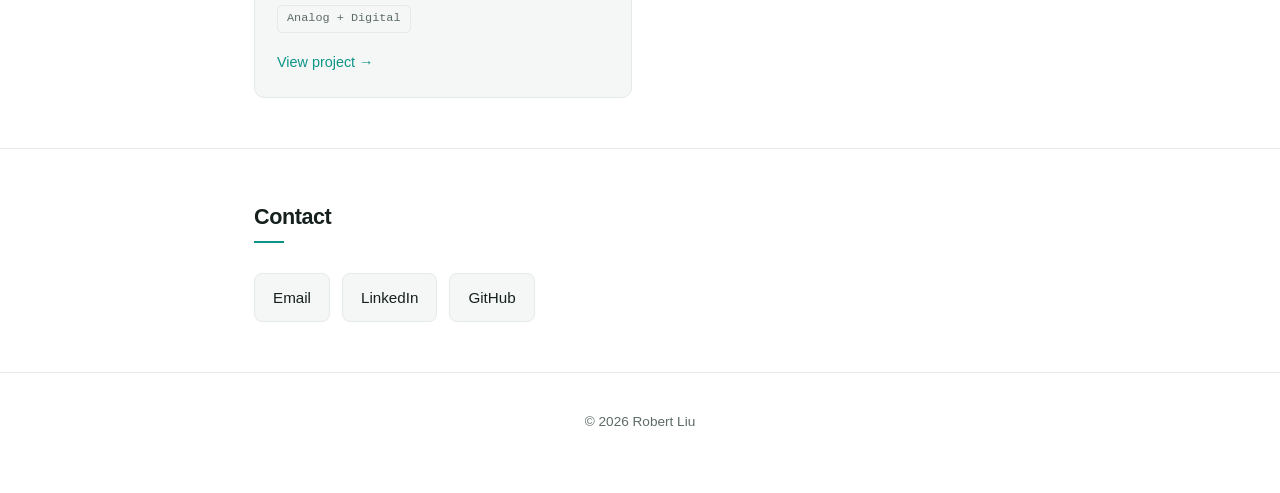
==== commit f94c3558: "Add files via upload" ====
--- a/index.html
+++ b/index.html
@@ -4,10 +4,10 @@
   <meta charset="UTF-8" />
   <meta name="viewport" content="width=device-width, initial-scale=1.0" />
   <title>Robert Liu</title>
-  <meta name="description" content="Robert Liu — Analog Mixed Signal Layout Engineer at AMD, Engineering Physics @ UBC." />
+  <meta name="description" content="Robert Liu · Analog Mixed Signal Layout Engineer at AMD, Engineering Physics @ UBC." />
 
   <!-- ==========================================================
-       ROBERT — HOW TO EDIT
+       ROBERT: HOW TO EDIT
        - Content is filled in from your LinkedIn. Tweak any text.
        - To add a project, copy one <article class="card"> block
          inside the projects grid and fill in the blanks.
@@ -174,7 +174,7 @@
     <div class="wrap">
       <h2>About</h2>
       <!-- EDIT: rewrite in your own voice anytime -->
-      <p>I'm an analog/mixed-signal engineer studying Engineering Physics at UBC (Electrical Option) and working at AMD on analog mixed-signal layout. My focus is the boundary where analog and digital meet — from transistor-level custom layout to board-level power and control electronics, and the bring-up, simulation, and characterization that make them work. I like building hardware that has to be both precise and robust.</p>
+      <p>I'm an analog/mixed-signal engineer studying Engineering Physics at UBC (Electrical Option) and working at AMD on analog mixed-signal layout. My focus is the boundary where analog and digital meet: from transistor-level custom layout to board-level power and control electronics, and the bring-up, simulation, and characterization that make them work. I like building hardware that has to be both precise and robust.</p>
     </div>
   </section>
 
@@ -206,8 +206,9 @@
         <div class="company">UBC Thunderbots · Part-time</div>
         <p class="meta">Vancouver, British Columbia, Canada · On-site · <a href="https://www.youtube.com/@UBCThunderbots" target="_blank" rel="noopener">Team →</a></p>
         <ul class="bullets">
-          <li>Improved power-distribution efficiency ~20% through electrical hardware design in Altium for soccer-playing robots.</li>
-          <li>Designed and soldered PCBs for power management and Raspberry Pi integration.</li>
+          <li>Led the <b>IO board</b>, the interface board that fans the robot's onboard compute out to its peripherals (radio, motor driver, encoders, switches, and display) with signal buffering, filtering, and optocoupler isolation.</li>
+          <li>Led the <b>IMU sensor</b>, the inertial measurement unit that gives the robot its orientation and motion feedback.</li>
+          <li>Improved power-distribution efficiency ~20% through electrical hardware design in Altium for the soccer robots.</li>
         </ul>
       </div>
 
@@ -232,7 +233,7 @@
         <div class="company">Unified Engineering · Internship</div>
         <p class="meta">Hamilton, Ontario, Canada</p>
         <ul class="bullets">
-          <li>Did mechanical design work in SolidWorks and coordinated with suppliers on parts and materials.</li>
+          <li>Did mechanical design in SolidWorks, including a sliding 12-foot door that was constructed for a green-energy plant, and coordinated with suppliers on parts and materials.</li>
           <li>Worked on-site to make sure builds were executed correctly and that the drawings and schematics matched what was being built.</li>
         </ul>
       </div>
@@ -249,7 +250,7 @@
           <p class="role">The University of British Columbia</p>
           <span class="date">Sep 2022 – Apr 2028</span>
         </div>
-        <div class="company">BASc, Engineering Physics — Electrical Option</div>
+        <div class="company">BASc, Engineering Physics · Electrical Option</div>
         <p class="meta">GPA: 4.0</p>
       </div>
     </div>
@@ -262,8 +263,8 @@
       <div class="grid">
 
         <article class="card">
-          <h3>Robot Summer — Champion Robot</h3>
-          <p>A two-person autonomous competition robot where I handled both the mechanical design and the full electrical system — custom PCBs in KiCad for battery management, signal, and power distribution — verifying signals between an ESP32 and the stepper, servo, and H-bridge controllers with AD2 oscilloscopes and logic analyzers.</p>
+          <h3>Robot Summer · Champion Robot</h3>
+          <p>A two-person autonomous competition robot where I handled both the mechanical design and the full electrical system (custom PCBs in KiCad for battery management, signal, and power distribution), verifying signals between an ESP32 and the stepper, servo, and H-bridge controllers with AD2 oscilloscopes and logic analyzers.</p>
           <div class="tags">
             <span class="tag">Mechanical</span>
             <span class="tag">KiCad</span>
@@ -276,8 +277,8 @@
         </article>
 
         <article class="card">
-          <h3>Agent's Control System — “Fizz Detective”</h3>
-          <p>An autonomous agent for the ENPH353 Fizz Detective competition: it drives a simulated robot around a Gazebo course — line following, tunnel alignment, and hill navigation — and reads clue boards with a convolutional neural network built on OpenCV and ROS. Two-person team with Kamyar Momeni.</p>
+          <h3>Agent's Control System · “Fizz Detective”</h3>
+          <p>An autonomous agent for the ENPH353 Fizz Detective competition: it drives a simulated robot around a Gazebo course (line following, tunnel alignment, and hill navigation) and reads clue boards with a convolutional neural network built on OpenCV and ROS. Two-person team with Kamyar Momeni.</p>
           <div class="tags">
             <span class="tag">ROS</span>
             <span class="tag">Gazebo</span>
@@ -291,12 +292,12 @@
         </article>
 
         <article class="card">
-          <h3>Thunderbots — Interconnect Board (UI v1.4)</h3>
-          <p>The interconnect board that ties the Raspberry Pi to every signal around the robot. I worked on the v1.4 revision.</p>
+          <h3>Thunderbots · IO Board (v1.4)</h3>
+          <p>The robot's IO board, tying its onboard compute to every signal around it. I was the lead, driving the v1.4 revision.</p>
           <div class="tags">
             <span class="tag">PCB Design</span>
-            <span class="tag">Raspberry Pi</span>
             <span class="tag">Signals</span>
+            <span class="tag">Lead</span>
           </div>
           <div class="plinks">
             <a href="interconnect-board.html">View project →</a>
@@ -304,8 +305,8 @@
         </article>
 
         <article class="card">
-          <h3>Thunderbots — Power Board (v3.6)</h3>
-          <p>The robot's power board. I did a good amount of the layout and am currently improving the design — resolving overheating and reliability issues.</p>
+          <h3>Thunderbots · Power Board (v3.6)</h3>
+          <p>The robot's power board. I did a good amount of the layout and am currently improving the design: resolving overheating and reliability issues.</p>
           <div class="tags">
             <span class="tag">PCB Layout</span>
             <span class="tag">Power</span>
@@ -318,7 +319,7 @@
 
         <article class="card">
           <h3>Servo Motor Control System</h3>
-          <p>ENPH259 final lab — a closed-loop DC-motor speed controller built from discrete logic and analog electronics (tachometer → counter → DAC → op-amp → BJT). A hands-on mixed-signal control system.</p>
+          <p>ENPH259 final lab: a closed-loop DC-motor speed controller built from discrete logic and analog electronics (tachometer → counter → DAC → op-amp → BJT). A hands-on mixed-signal control system.</p>
           <div class="tags">
             <span class="tag">Control Systems</span>
             <span class="tag">Mixed-Signal</span>
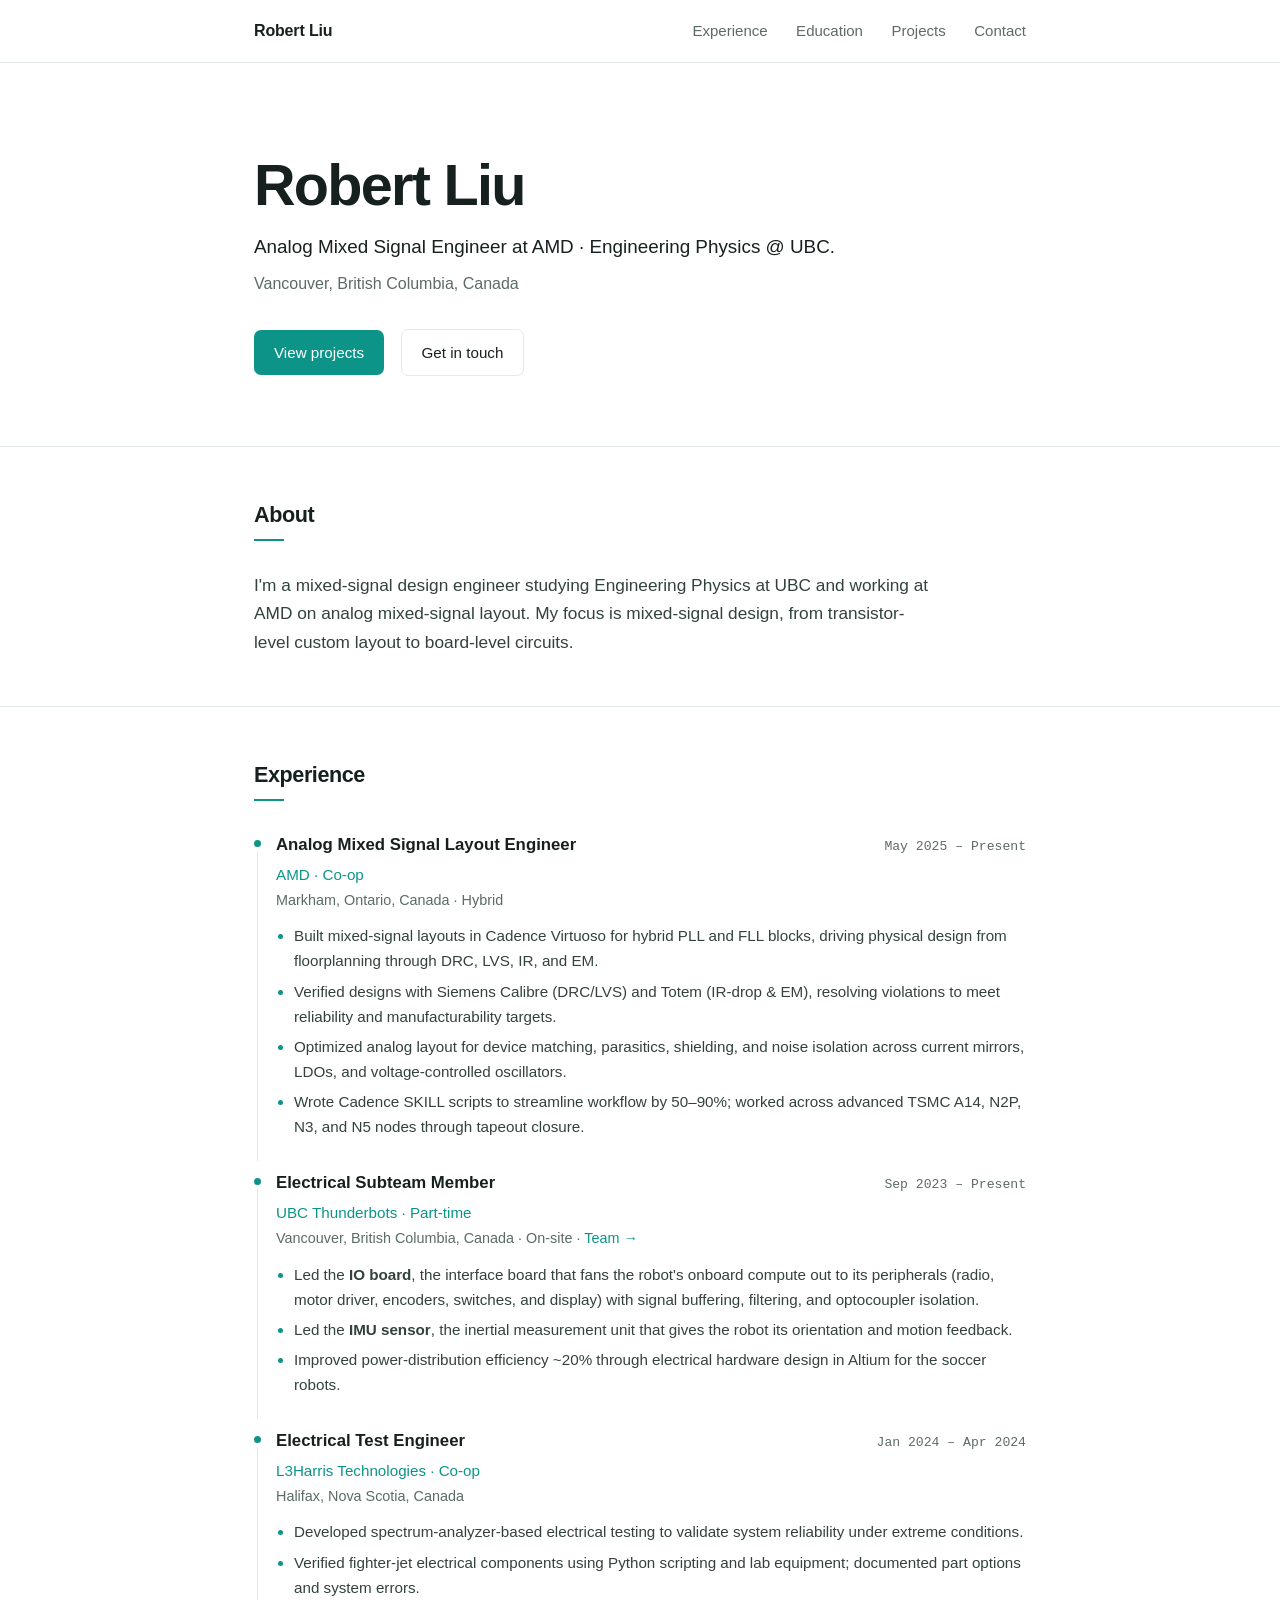
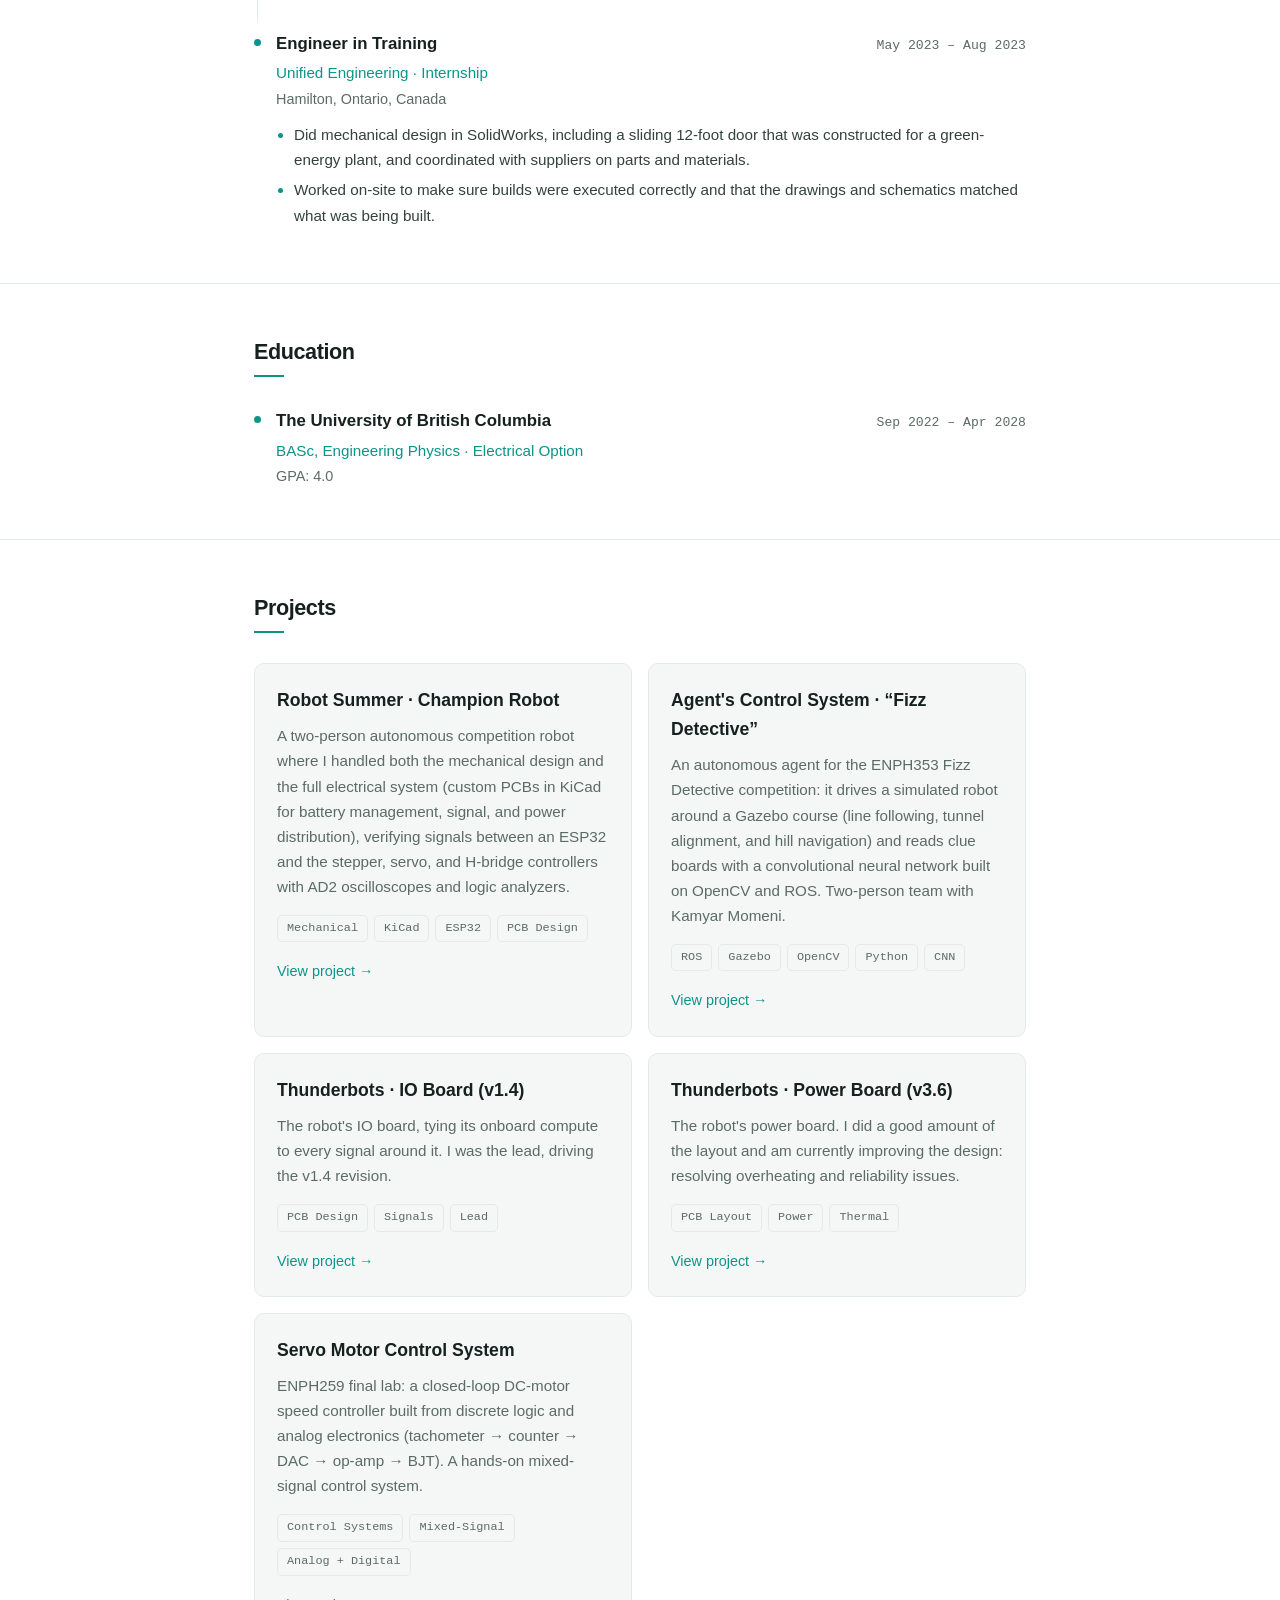
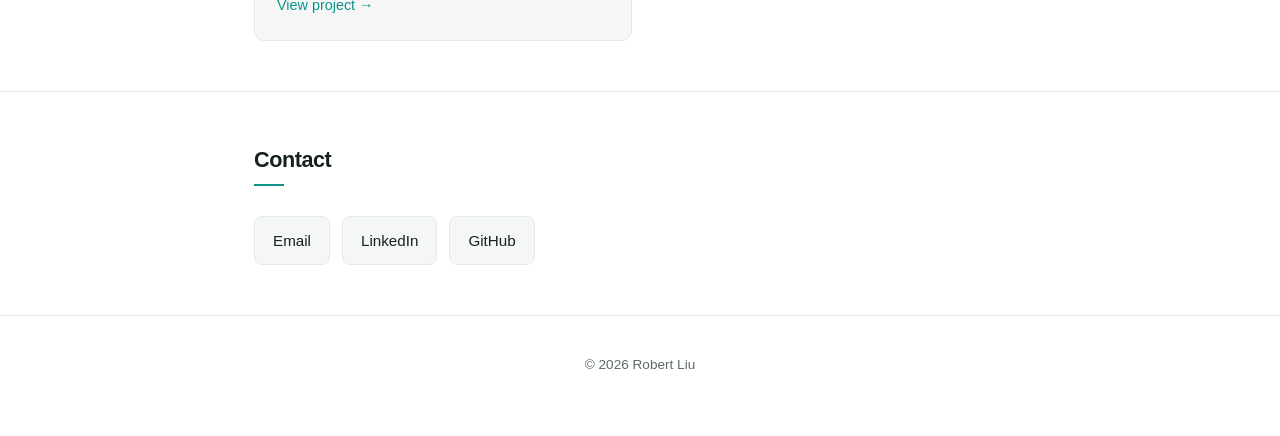
==== commit b2a8af9b: "Add files via upload" ====
--- a/index.html
+++ b/index.html
@@ -174,7 +174,7 @@
     <div class="wrap">
       <h2>About</h2>
       <!-- EDIT: rewrite in your own voice anytime -->
-      <p>I'm an analog/mixed-signal engineer studying Engineering Physics at UBC (Electrical Option) and working at AMD on analog mixed-signal layout. My focus is the boundary where analog and digital meet: from transistor-level custom layout to board-level power and control electronics, and the bring-up, simulation, and characterization that make them work. I like building hardware that has to be both precise and robust.</p>
+      <p>I'm a mixed-signal design engineer studying Engineering Physics at UBC and working at AMD on analog mixed-signal layout. My focus is mixed-signal design, from transistor-level custom layout to board-level circuits.</p>
     </div>
   </section>
 
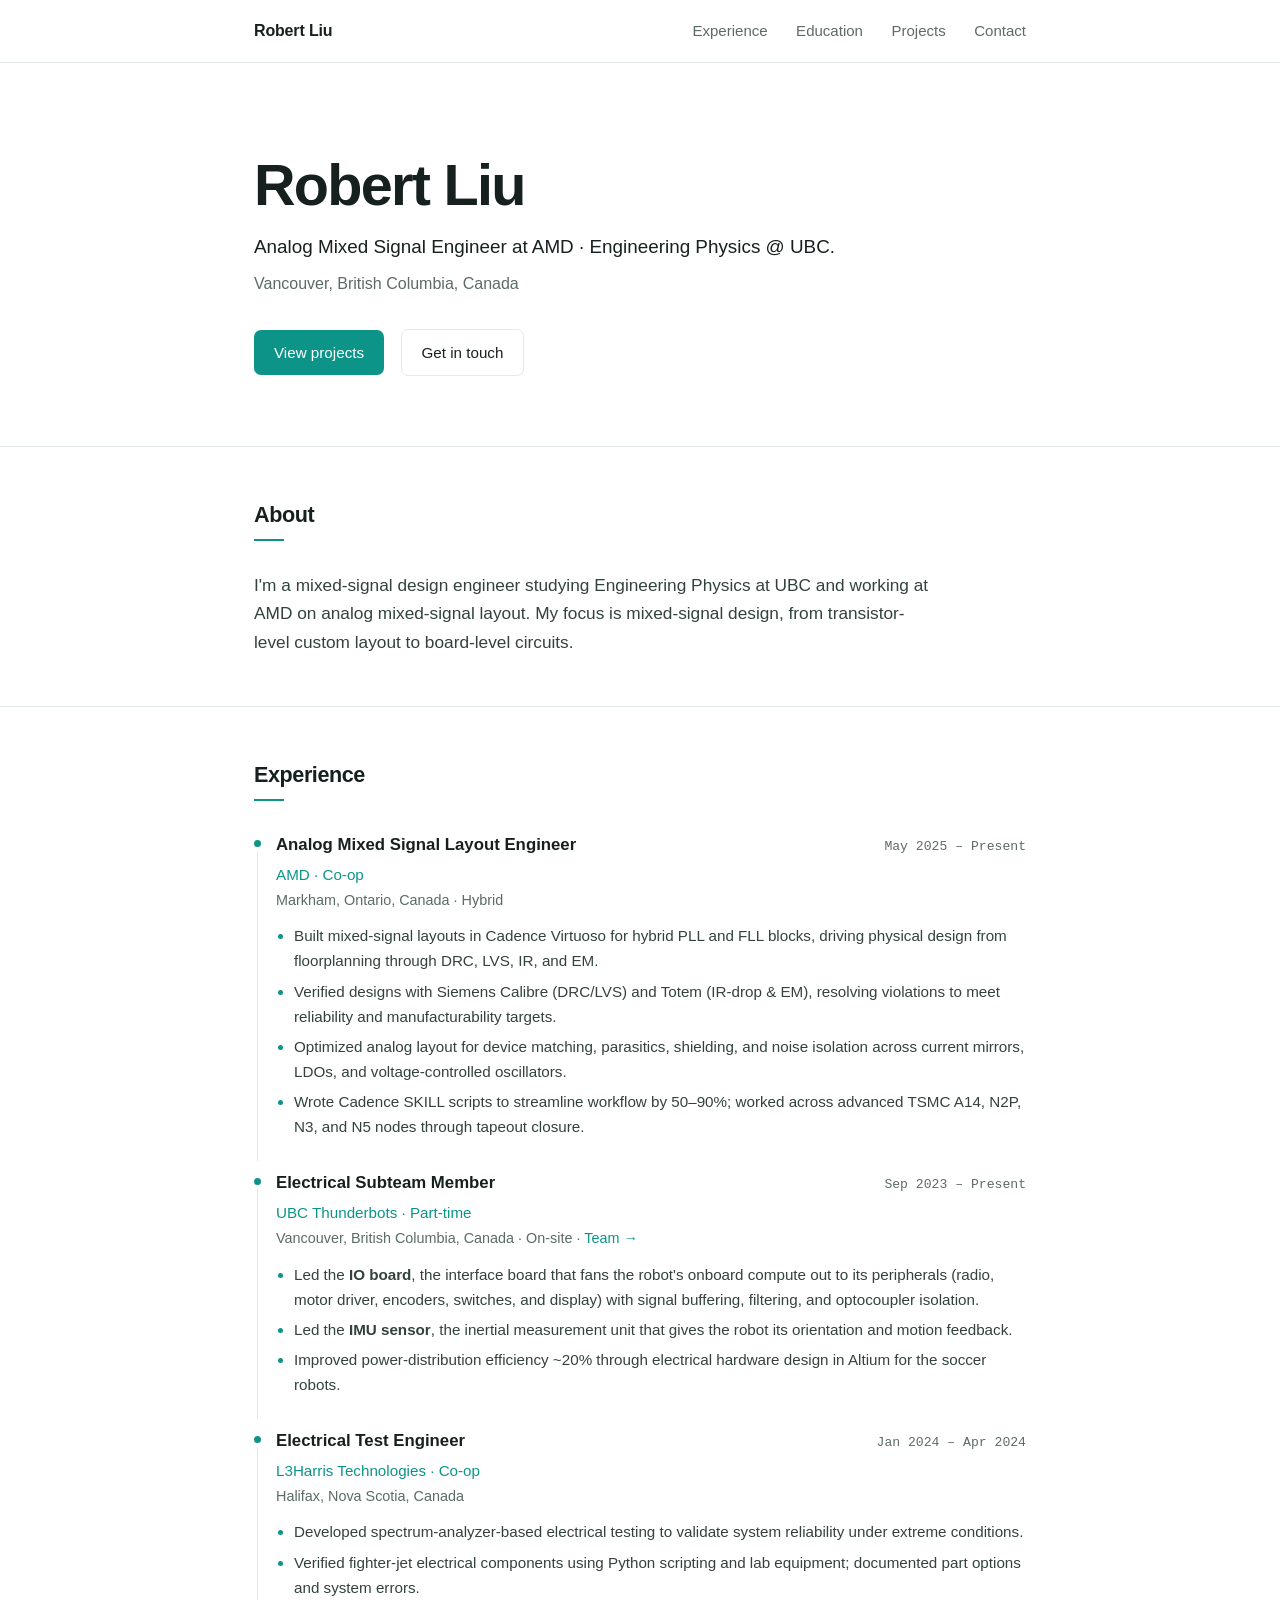
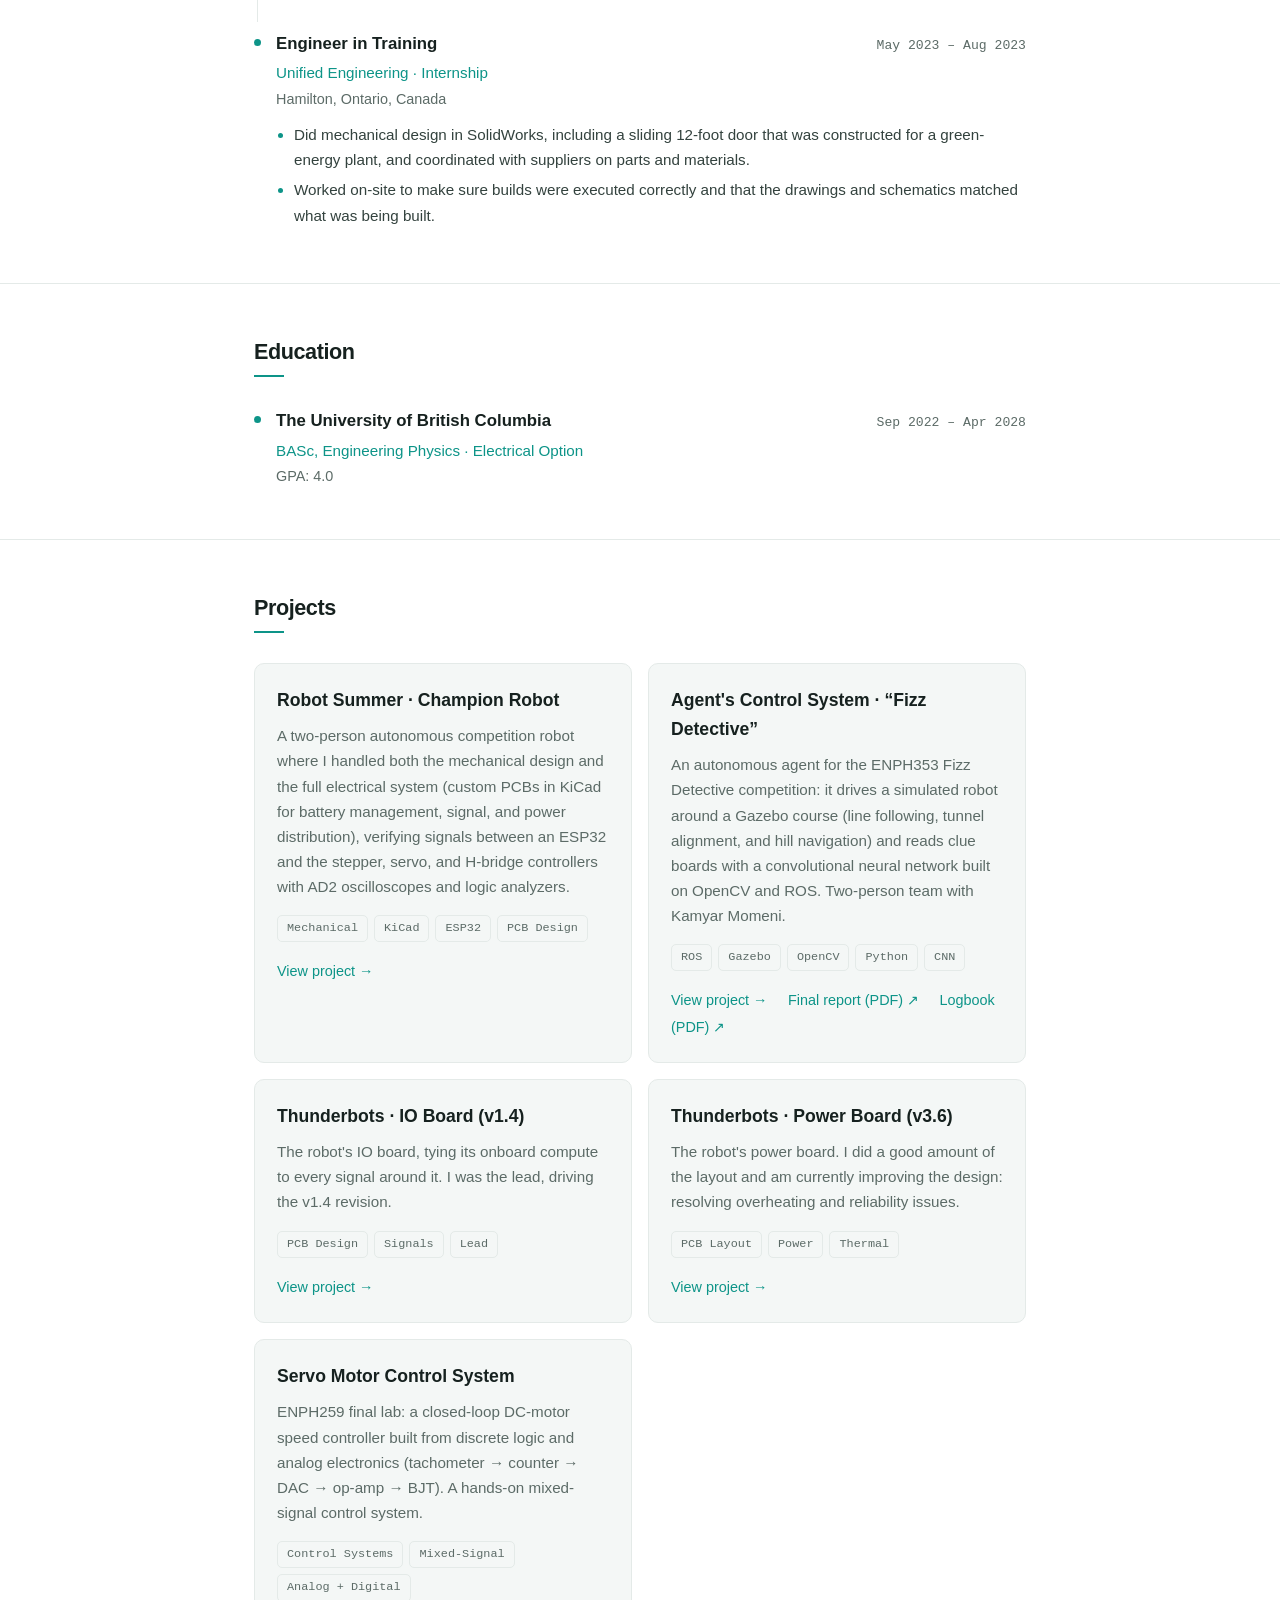
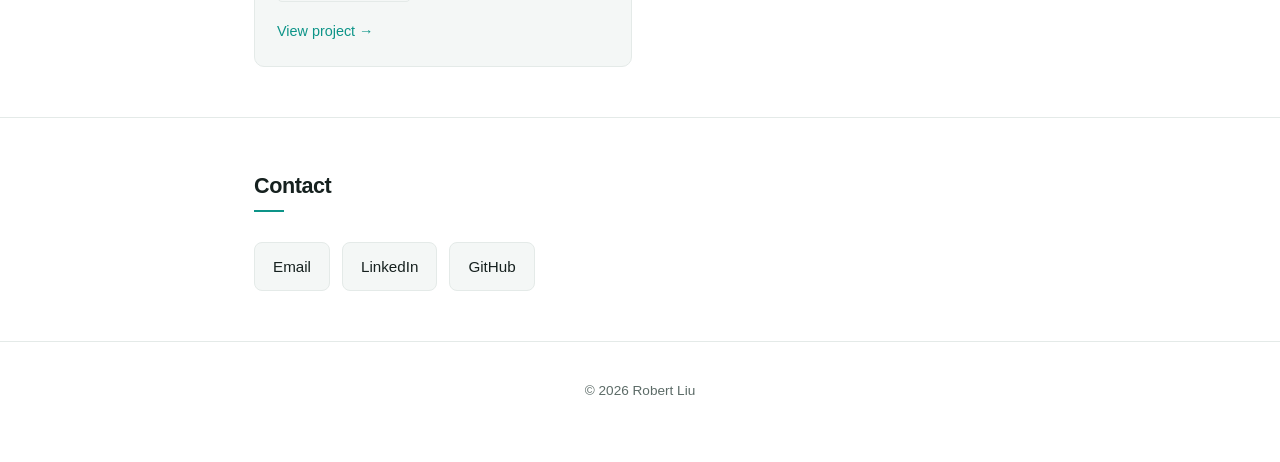
==== commit e24e5e1d: "Embed ENPH353 final report and logbook on the Fizz Detective page Add a Documents section with inlin" ====
--- a/index.html
+++ b/index.html
@@ -288,6 +288,8 @@
           </div>
           <div class="plinks">
             <a href="fizz-detective.html">View project →</a>
+            <a href="/ENPH353_Final_Report.pdf" target="_blank" rel="noopener">Final report (PDF) ↗</a>
+            <a href="/ENPH353_Logbook.pdf" target="_blank" rel="noopener">Logbook (PDF) ↗</a>
           </div>
         </article>
 
